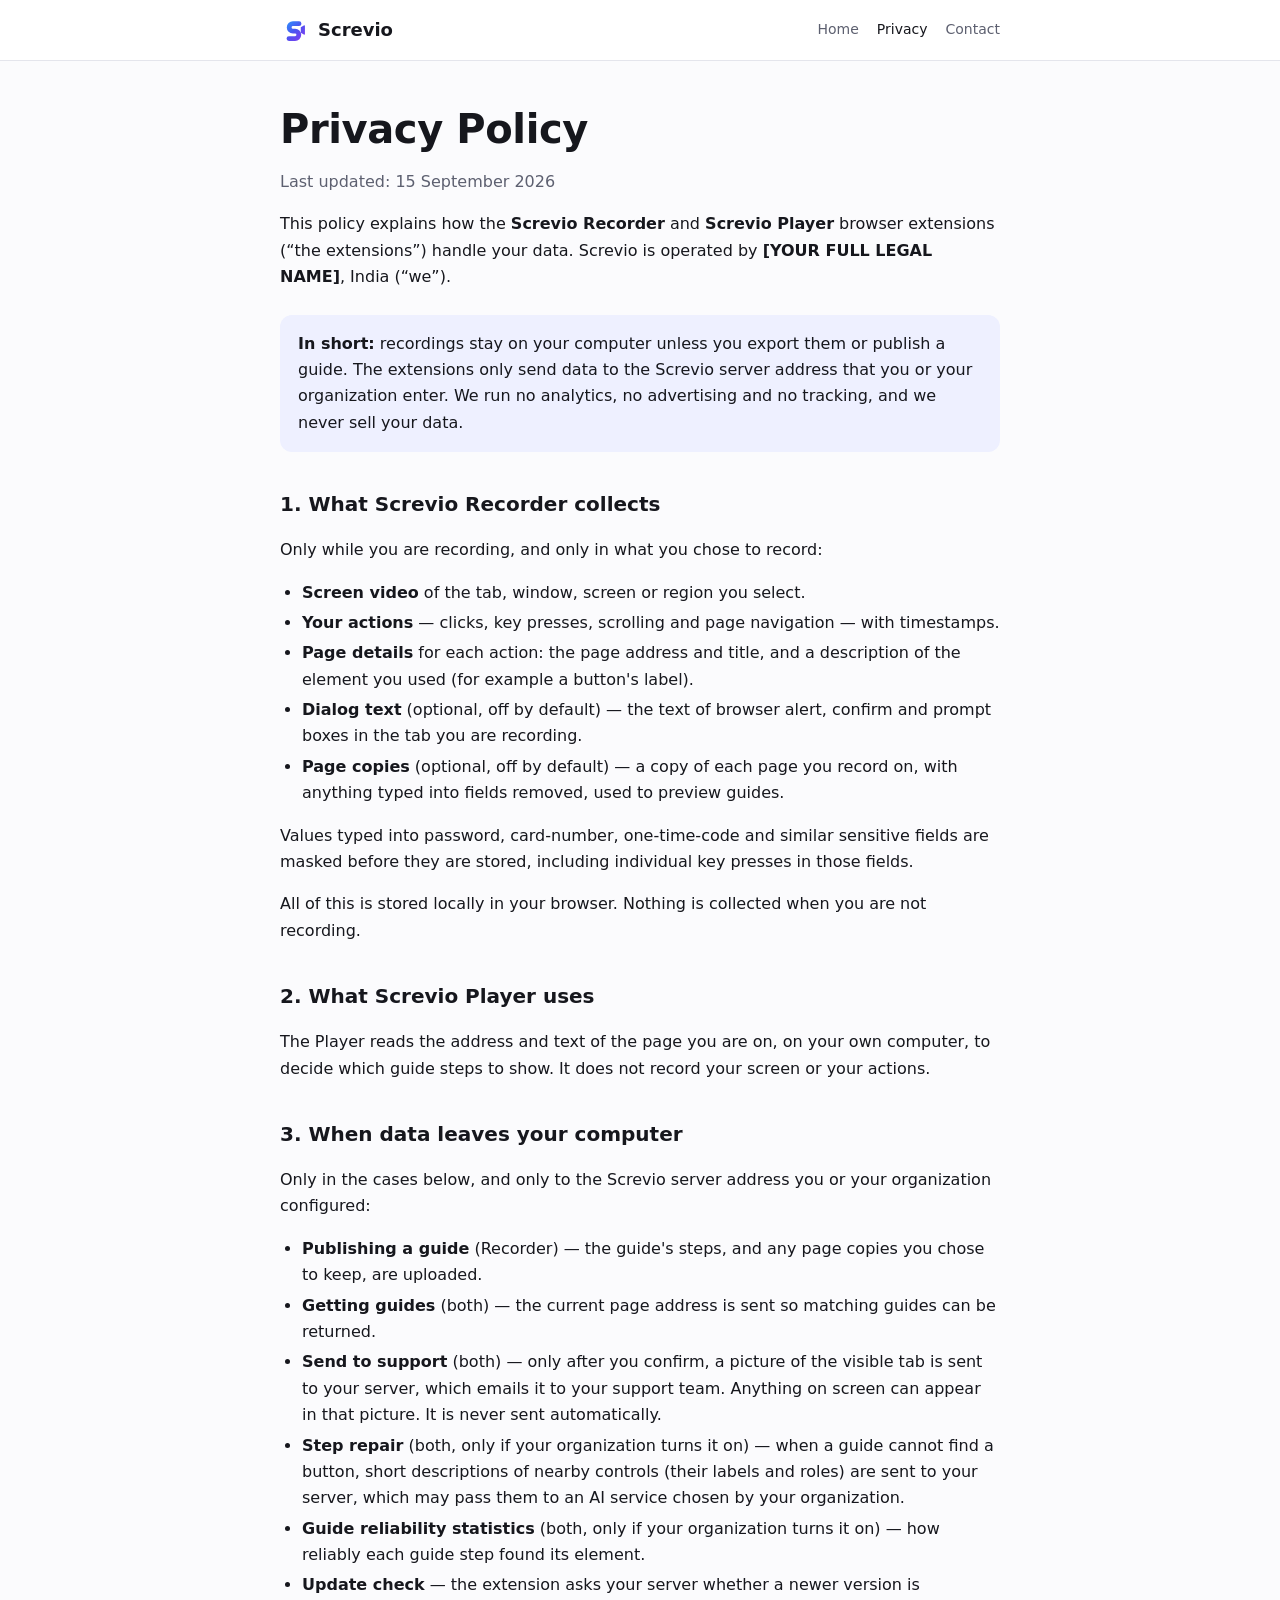
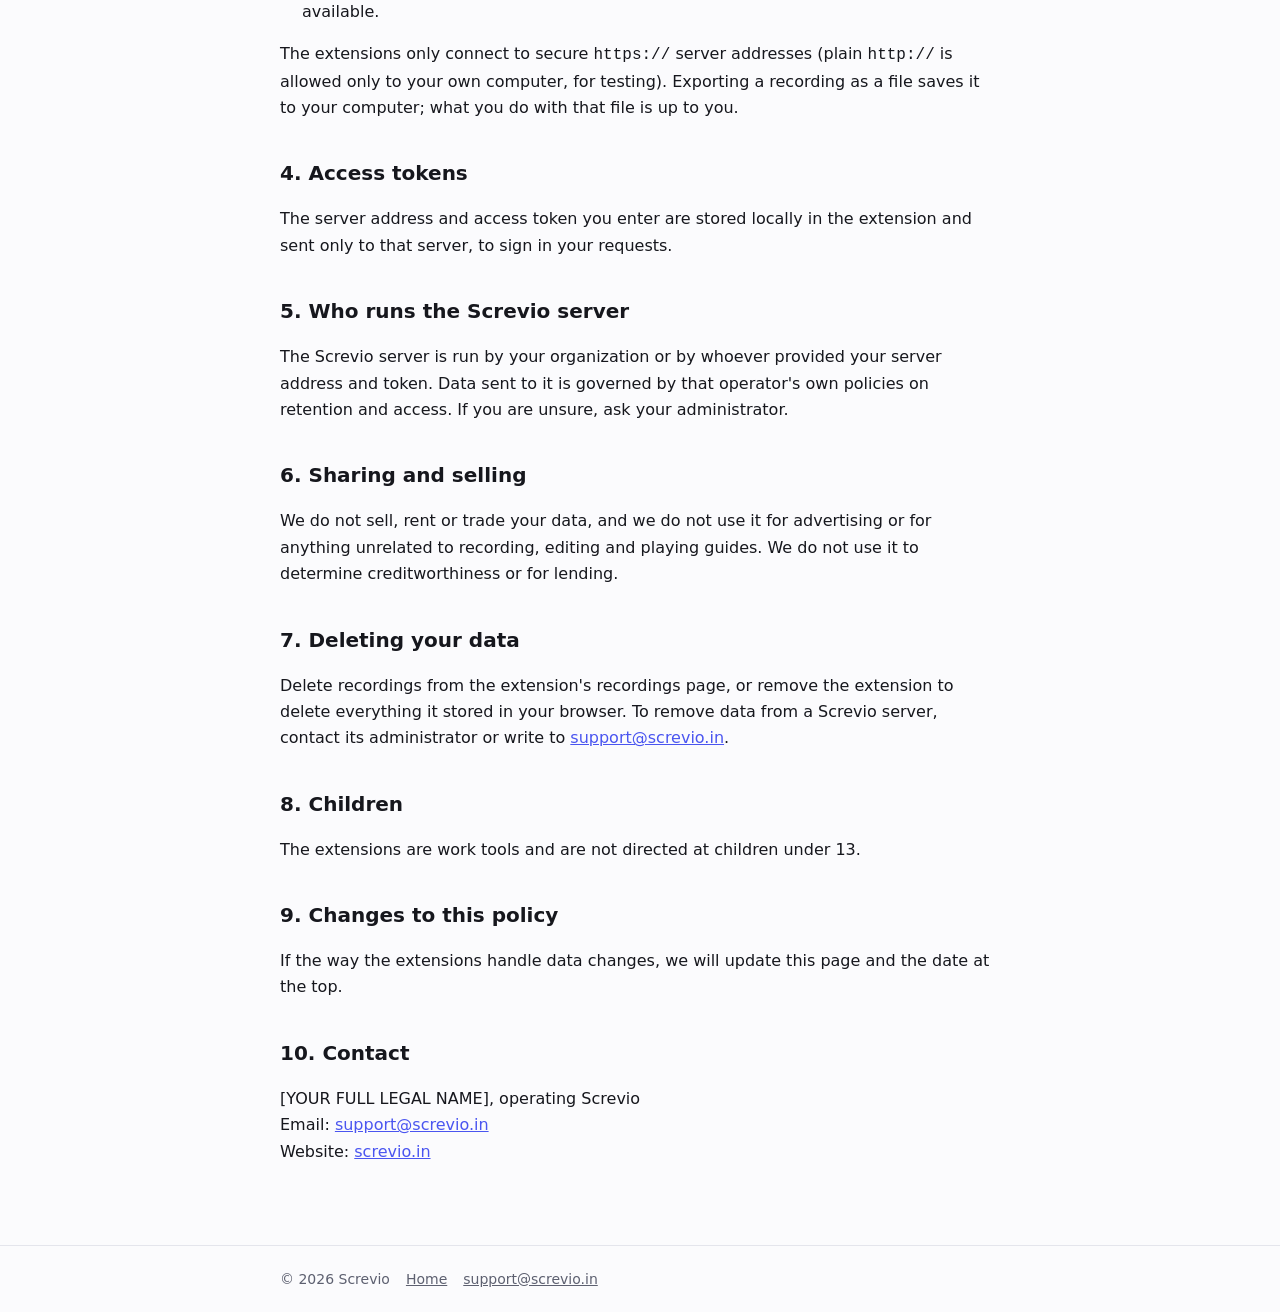
==== privacy.html @ 35486a84 "Screvio home page and privacy policy" ====
<!doctype html>
<html lang="en">
<head>
  <meta charset="utf-8">
  <meta name="viewport" content="width=device-width, initial-scale=1">
  <title>Privacy Policy — Screvio</title>
  <meta name="description" content="How the Screvio Recorder and Screvio Player browser extensions handle your data.">
  <link rel="stylesheet" href="style.css">
</head>
<body>
  <header class="top">
    <div class="wrap">
      <a class="brand" href="/">
        <svg viewBox="0 0 64 64" width="28" height="28" aria-hidden="true">
          <defs>
            <linearGradient id="sg" x1="8" y1="6" x2="56" y2="58" gradientUnits="userSpaceOnUse">
              <stop offset="0" stop-color="#25a5ff"/><stop offset=".52" stop-color="#4a55f0"/><stop offset="1" stop-color="#8b37f0"/>
            </linearGradient>
          </defs>
          <path d="M43.5 17.5H29.5a8.5 8.5 0 0 0 0 17h5a8.5 8.5 0 0 1 0 17H20.5" fill="none" stroke="url(#sg)" stroke-width="11" stroke-linecap="round"/>
          <path d="M47.5 25.9 54.4 21.8a1.8 1.8 0 0 1 2.6 1.6v17.2a1.8 1.8 0 0 1-2.6 1.6l-6.9-4.1z" fill="url(#sg)"/>
        </svg>
        Screvio
      </a>
      <nav>
        <a href="/">Home</a>
        <a href="privacy.html" aria-current="page">Privacy</a>
        <a href="mailto:support@screvio.in">Contact</a>
      </nav>
    </div>
  </header>

  <main class="wrap">
    <h1>Privacy Policy</h1>
    <p class="muted">Last updated: 15 September 2026</p>

    <p>
      This policy explains how the <strong>Screvio Recorder</strong> and <strong>Screvio Player</strong>
      browser extensions (“the extensions”) handle your data. Screvio is operated by
      <strong>[YOUR FULL LEGAL NAME]</strong>, India (“we”).
    </p>

    <div class="note">
      <p><strong>In short:</strong> recordings stay on your computer unless you export them or publish a guide.
      The extensions only send data to the Screvio server address that you or your organization enter.
      We run no analytics, no advertising and no tracking, and we never sell your data.</p>
    </div>

    <h2>1. What Screvio Recorder collects</h2>
    <p>Only while you are recording, and only in what you chose to record:</p>
    <ul>
      <li><strong>Screen video</strong> of the tab, window, screen or region you select.</li>
      <li><strong>Your actions</strong> — clicks, key presses, scrolling and page navigation — with timestamps.</li>
      <li><strong>Page details</strong> for each action: the page address and title, and a description of the element you used (for example a button's label).</li>
      <li><strong>Dialog text</strong> (optional, off by default) — the text of browser alert, confirm and prompt boxes in the tab you are recording.</li>
      <li><strong>Page copies</strong> (optional, off by default) — a copy of each page you record on, with anything typed into fields removed, used to preview guides.</li>
    </ul>
    <p>
      Values typed into password, card-number, one-time-code and similar sensitive fields are masked before
      they are stored, including individual key presses in those fields.
    </p>
    <p>All of this is stored locally in your browser. Nothing is collected when you are not recording.</p>

    <h2>2. What Screvio Player uses</h2>
    <p>
      The Player reads the address and text of the page you are on, on your own computer, to decide which
      guide steps to show. It does not record your screen or your actions.
    </p>

    <h2>3. When data leaves your computer</h2>
    <p>Only in the cases below, and only to the Screvio server address you or your organization configured:</p>
    <ul>
      <li><strong>Publishing a guide</strong> (Recorder) — the guide's steps, and any page copies you chose to keep, are uploaded.</li>
      <li><strong>Getting guides</strong> (both) — the current page address is sent so matching guides can be returned.</li>
      <li><strong>Send to support</strong> (both) — only after you confirm, a picture of the visible tab is sent to your server, which emails it to your support team. Anything on screen can appear in that picture. It is never sent automatically.</li>
      <li><strong>Step repair</strong> (both, only if your organization turns it on) — when a guide cannot find a button, short descriptions of nearby controls (their labels and roles) are sent to your server, which may pass them to an AI service chosen by your organization.</li>
      <li><strong>Guide reliability statistics</strong> (both, only if your organization turns it on) — how reliably each guide step found its element.</li>
      <li><strong>Update check</strong> — the extension asks your server whether a newer version is available.</li>
    </ul>
    <p>
      The extensions only connect to secure <code>https://</code> server addresses (plain <code>http://</code> is
      allowed only to your own computer, for testing). Exporting a recording as a file saves it to your computer;
      what you do with that file is up to you.
    </p>

    <h2>4. Access tokens</h2>
    <p>
      The server address and access token you enter are stored locally in the extension and sent only to that
      server, to sign in your requests.
    </p>

    <h2>5. Who runs the Screvio server</h2>
    <p>
      The Screvio server is run by your organization or by whoever provided your server address and token.
      Data sent to it is governed by that operator's own policies on retention and access. If you are unsure,
      ask your administrator.
    </p>

    <h2>6. Sharing and selling</h2>
    <p>
      We do not sell, rent or trade your data, and we do not use it for advertising or for anything unrelated to
      recording, editing and playing guides. We do not use it to determine creditworthiness or for lending.
    </p>

    <h2>7. Deleting your data</h2>
    <p>
      Delete recordings from the extension's recordings page, or remove the extension to delete everything it
      stored in your browser. To remove data from a Screvio server, contact its administrator or write to
      <a href="mailto:support@screvio.in">support@screvio.in</a>.
    </p>

    <h2>8. Children</h2>
    <p>The extensions are work tools and are not directed at children under 13.</p>

    <h2>9. Changes to this policy</h2>
    <p>If the way the extensions handle data changes, we will update this page and the date at the top.</p>

    <h2>10. Contact</h2>
    <p>
      [YOUR FULL LEGAL NAME], operating Screvio<br>
      Email: <a href="mailto:support@screvio.in">support@screvio.in</a><br>
      Website: <a href="https://screvio.in">screvio.in</a>
    </p>
  </main>

  <footer>
    <div class="wrap">
      <span>© 2026 Screvio</span>
      <a href="/">Home</a>
      <a href="mailto:support@screvio.in">support@screvio.in</a>
    </div>
  </footer>
</body>
</html>
---- style.css ----
:root {
  --bg: #fbfbfd;
  --panel: #ffffff;
  --text: #16171d;
  --muted: #5d6070;
  --line: #e4e5ec;
  --accent: #4a55f0;
  --accent-soft: #eef0ff;
  color-scheme: light dark;
}
@media (prefers-color-scheme: dark) {
  :root {
    --bg: #0f1016;
    --panel: #171923;
    --text: #eceef5;
    --muted: #9ca0b3;
    --line: #262938;
    --accent: #8c95ff;
    --accent-soft: #1d2040;
  }
}

* { box-sizing: border-box; }
html { -webkit-text-size-adjust: 100%; }
body {
  margin: 0;
  background: var(--bg);
  color: var(--text);
  font: 16px/1.65 system-ui, -apple-system, "Segoe UI", Roboto, "Helvetica Neue", Arial, sans-serif;
}
a { color: var(--accent); }
.wrap { max-width: 760px; margin: 0 auto; padding-inline: 20px; }

header.top { border-bottom: 1px solid var(--line); background: var(--panel); }
header.top .wrap { display: flex; align-items: center; gap: 10px; min-height: 60px; flex-wrap: wrap; }
.brand { display: flex; align-items: center; gap: 10px; color: var(--text); text-decoration: none; font-weight: 650; font-size: 18px; }
.brand svg { flex: none; }
nav { margin-left: auto; display: flex; gap: 18px; font-size: 14px; }
nav a { color: var(--muted); text-decoration: none; }
nav a:hover, nav a[aria-current="page"] { color: var(--text); }

main { padding-block: 44px 64px; }
h1 { font-size: clamp(28px, 5vw, 40px); line-height: 1.2; margin: 0 0 12px; letter-spacing: -0.01em; }
h2 { font-size: 20px; margin: 36px 0 8px; }
h3 { font-size: 16px; margin: 20px 0 4px; }
p, li { color: var(--text); }
.lede { font-size: 18px; color: var(--muted); margin: 0 0 28px; }
.muted { color: var(--muted); }
ul { padding-left: 22px; }
li { margin: 4px 0; }

.cards { display: grid; grid-template-columns: repeat(auto-fit, minmax(210px, 1fr)); gap: 14px; margin: 28px 0; }
.card { background: var(--panel); border: 1px solid var(--line); border-radius: 12px; padding: 18px; }
.card h3 { margin: 0 0 6px; }
.card p { margin: 0; color: var(--muted); font-size: 15px; }

.note { background: var(--accent-soft); border-radius: 12px; padding: 16px 18px; margin: 24px 0; }
.note p { margin: 0; }

footer { border-top: 1px solid var(--line); padding-block: 22px; font-size: 14px; color: var(--muted); }
footer .wrap { display: flex; gap: 16px; flex-wrap: wrap; }
footer a { color: var(--muted); }
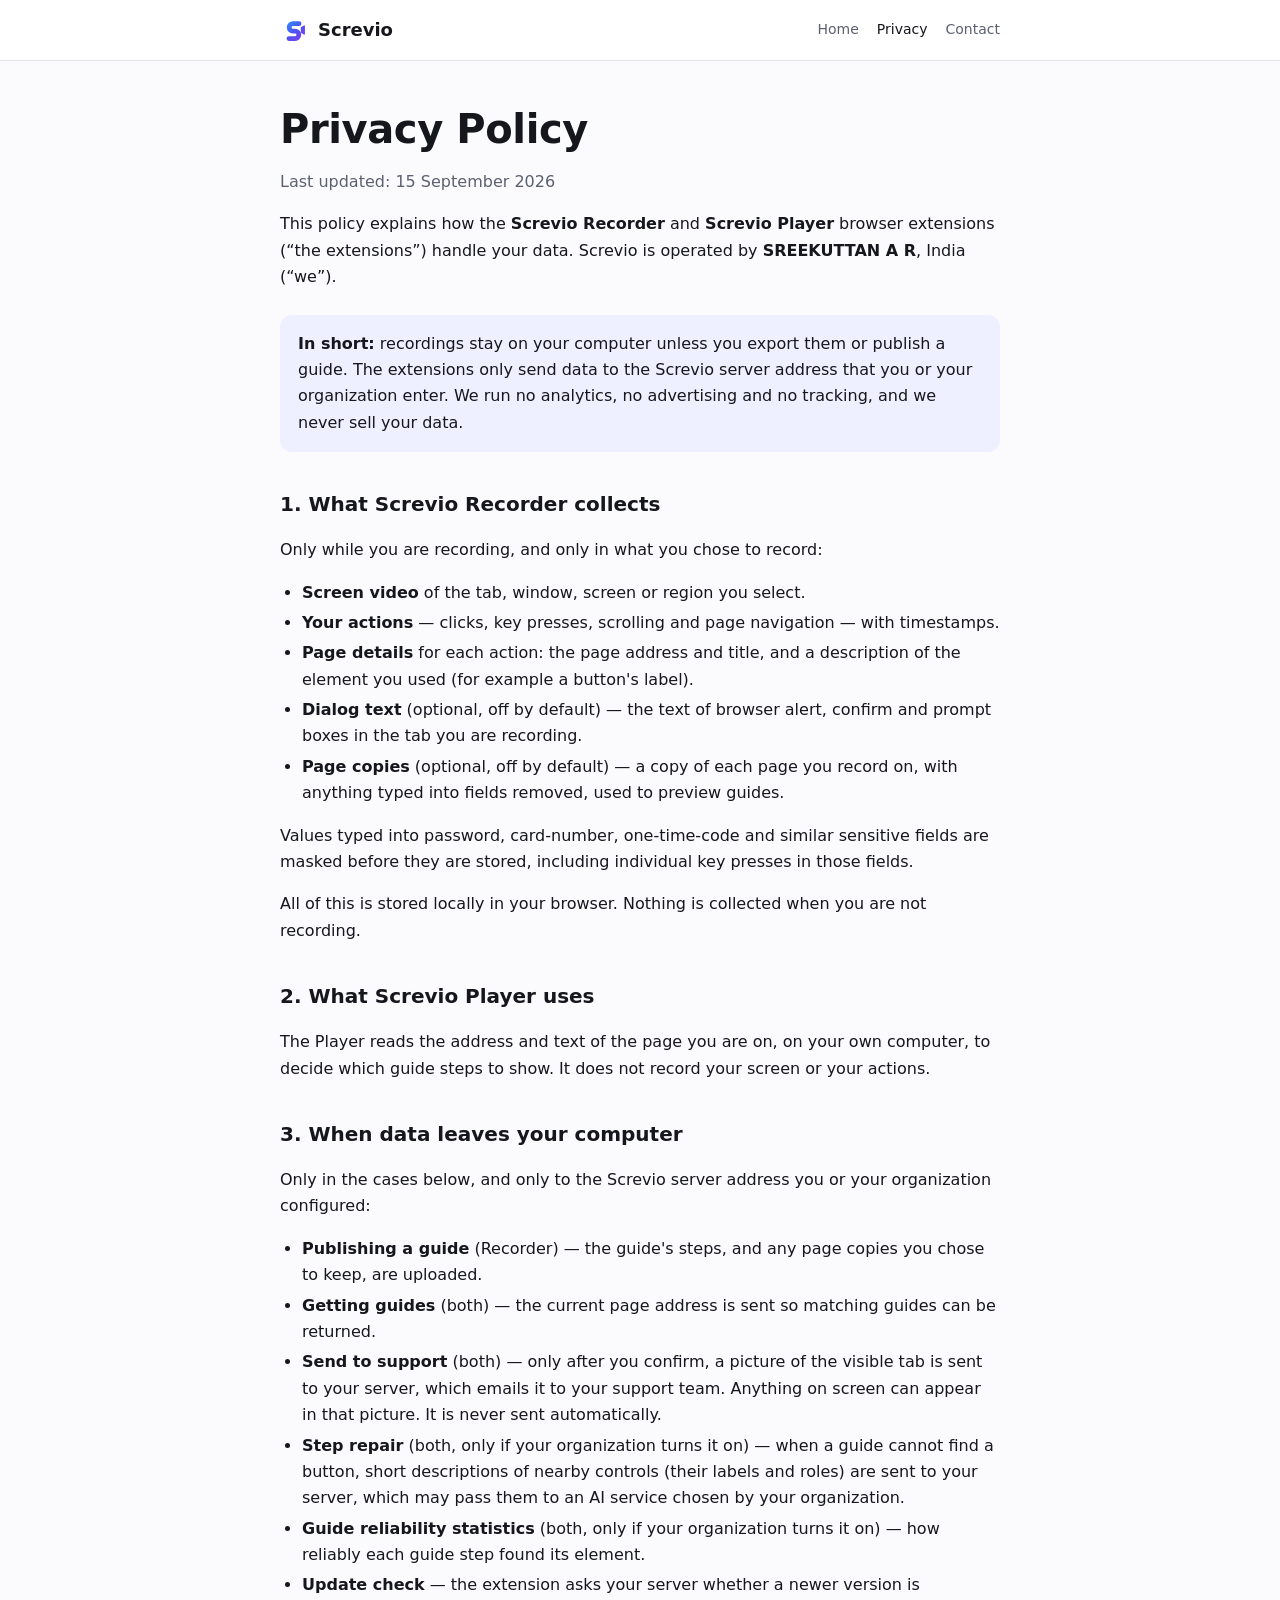
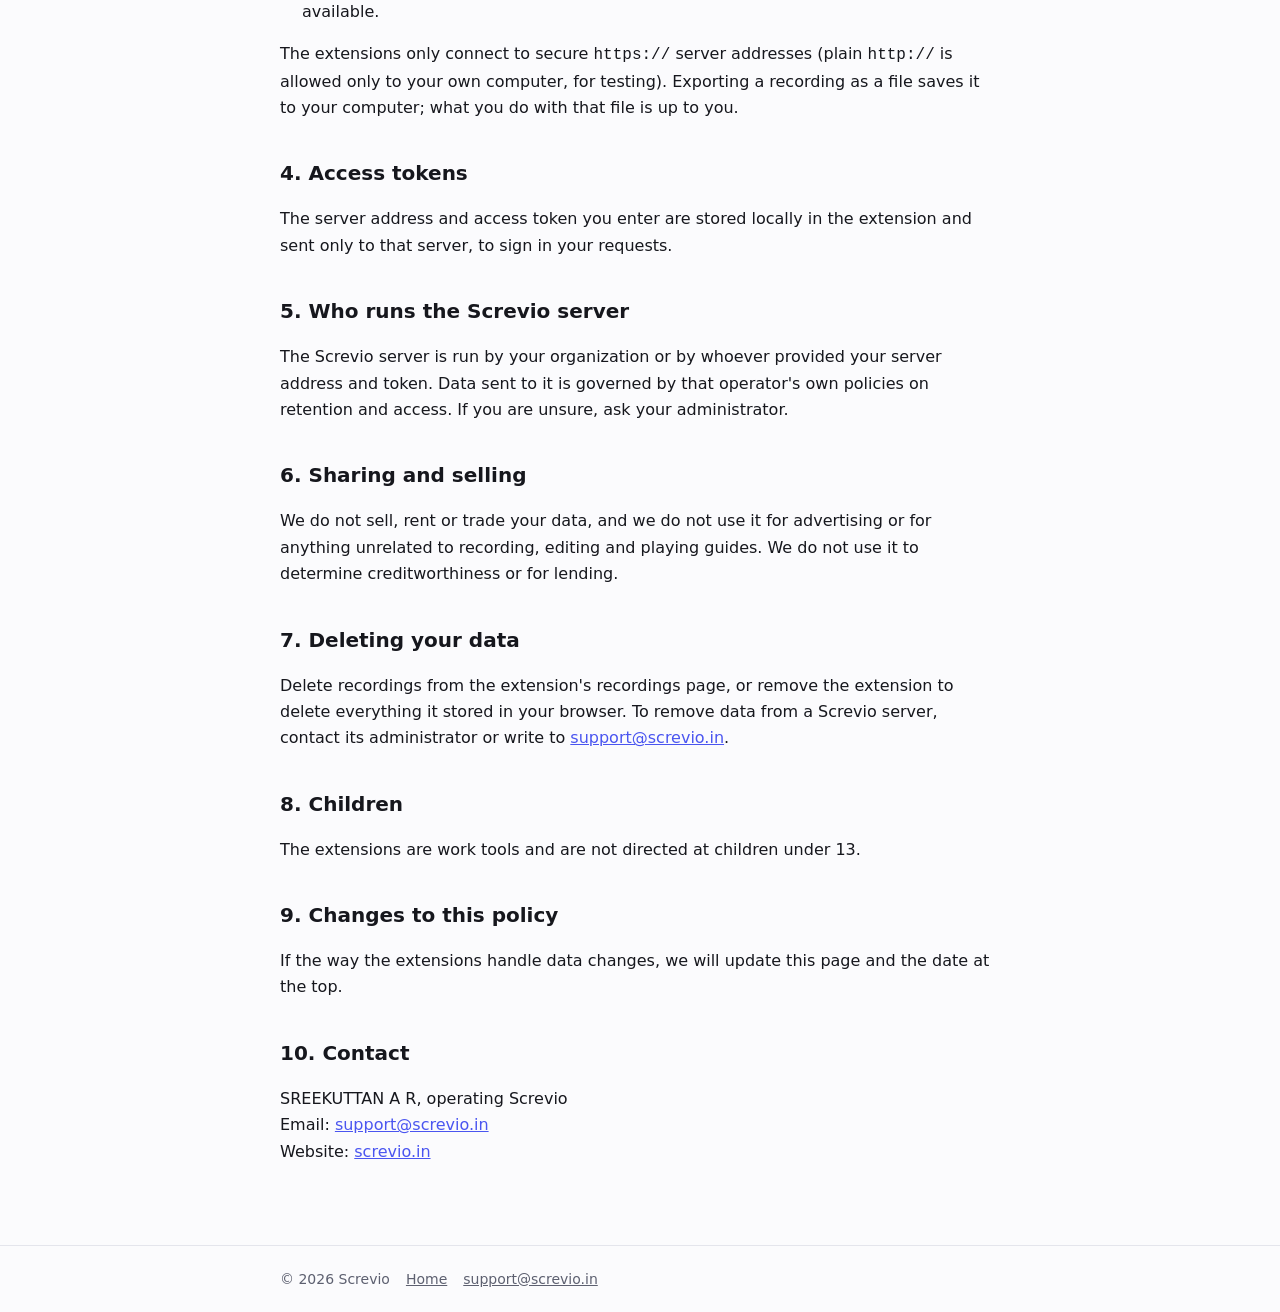
==== commit c5ddd644: "Name the operator in the privacy policy" ====
--- a/privacy.html
+++ b/privacy.html
@@ -37,7 +37,7 @@
     <p>
       This policy explains how the <strong>Screvio Recorder</strong> and <strong>Screvio Player</strong>
       browser extensions (“the extensions”) handle your data. Screvio is operated by
-      <strong>[YOUR FULL LEGAL NAME]</strong>, India (“we”).
+      <strong>SREEKUTTAN A R</strong>, India (“we”).
     </p>
 
     <div class="note">
@@ -117,7 +117,7 @@
 
     <h2>10. Contact</h2>
     <p>
-      [YOUR FULL LEGAL NAME], operating Screvio<br>
+      SREEKUTTAN A R, operating Screvio<br>
       Email: <a href="mailto:support@screvio.in">support@screvio.in</a><br>
       Website: <a href="https://screvio.in">screvio.in</a>
     </p>
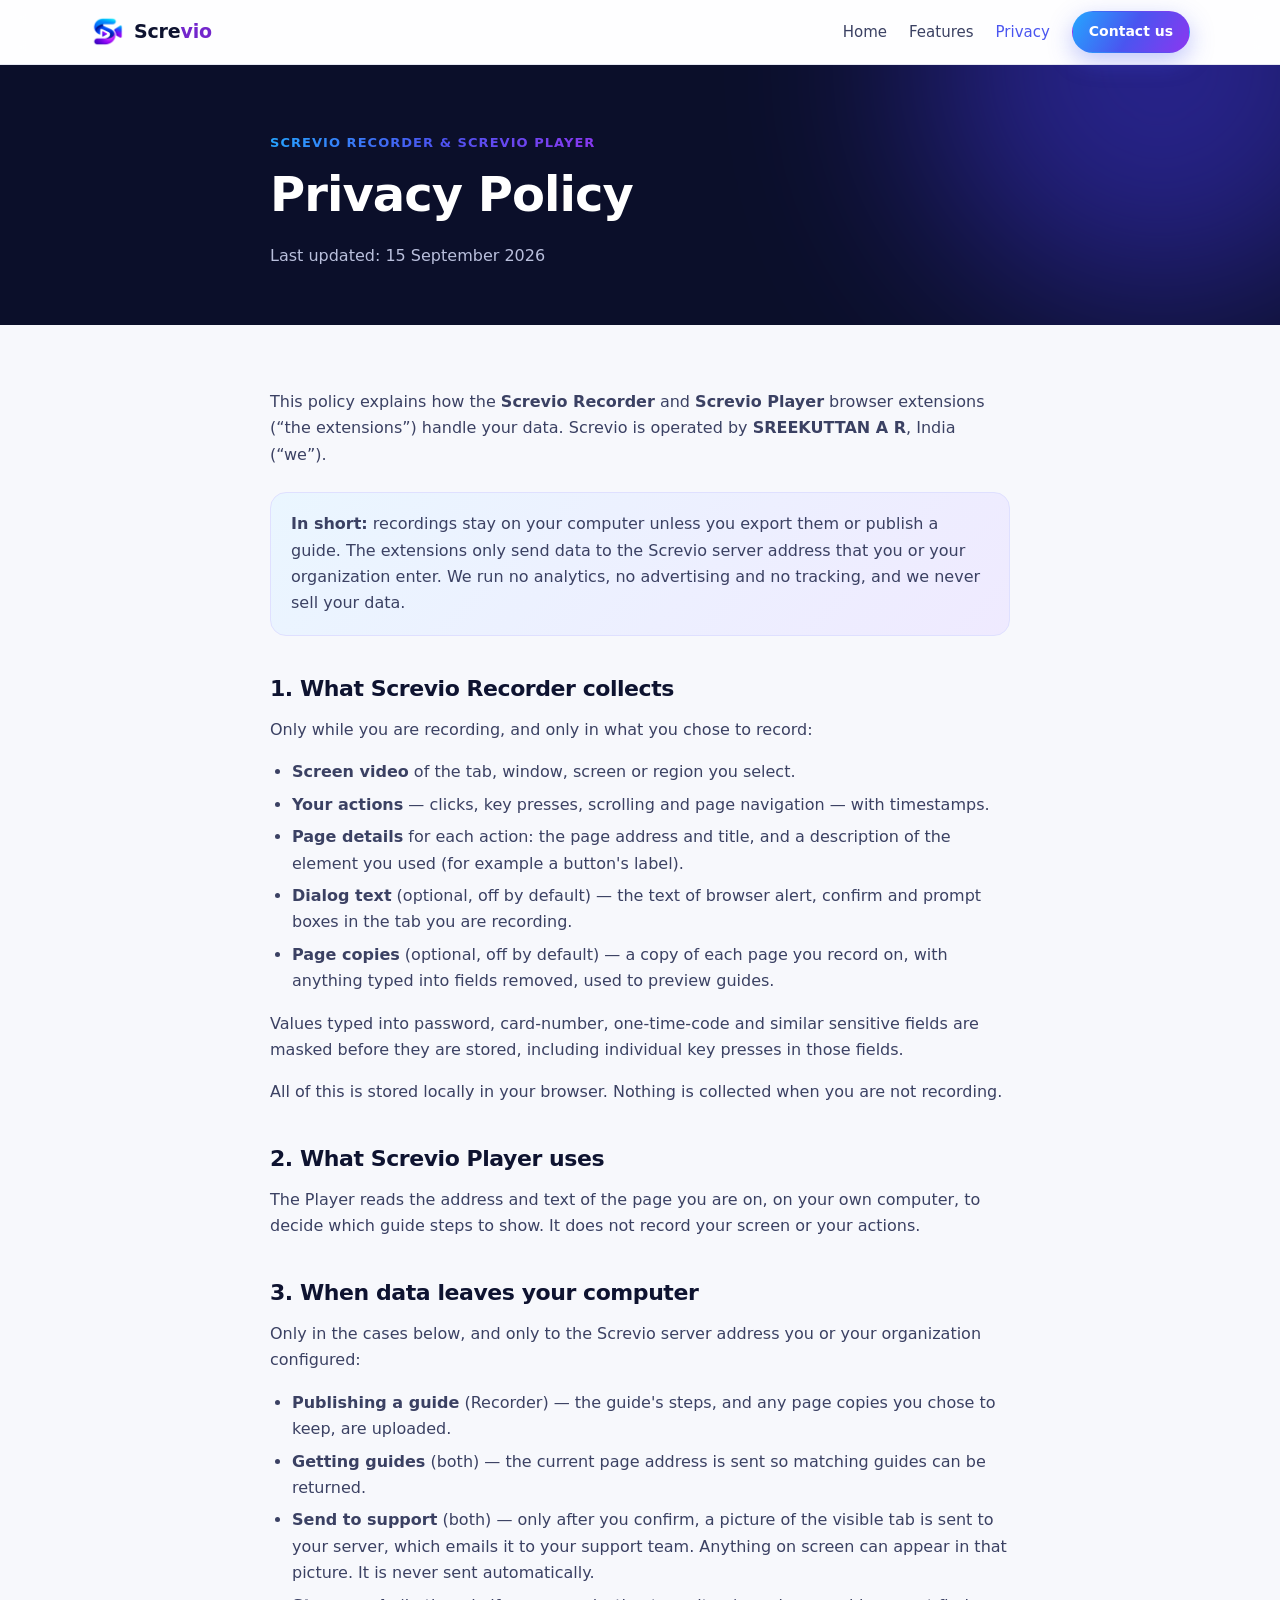
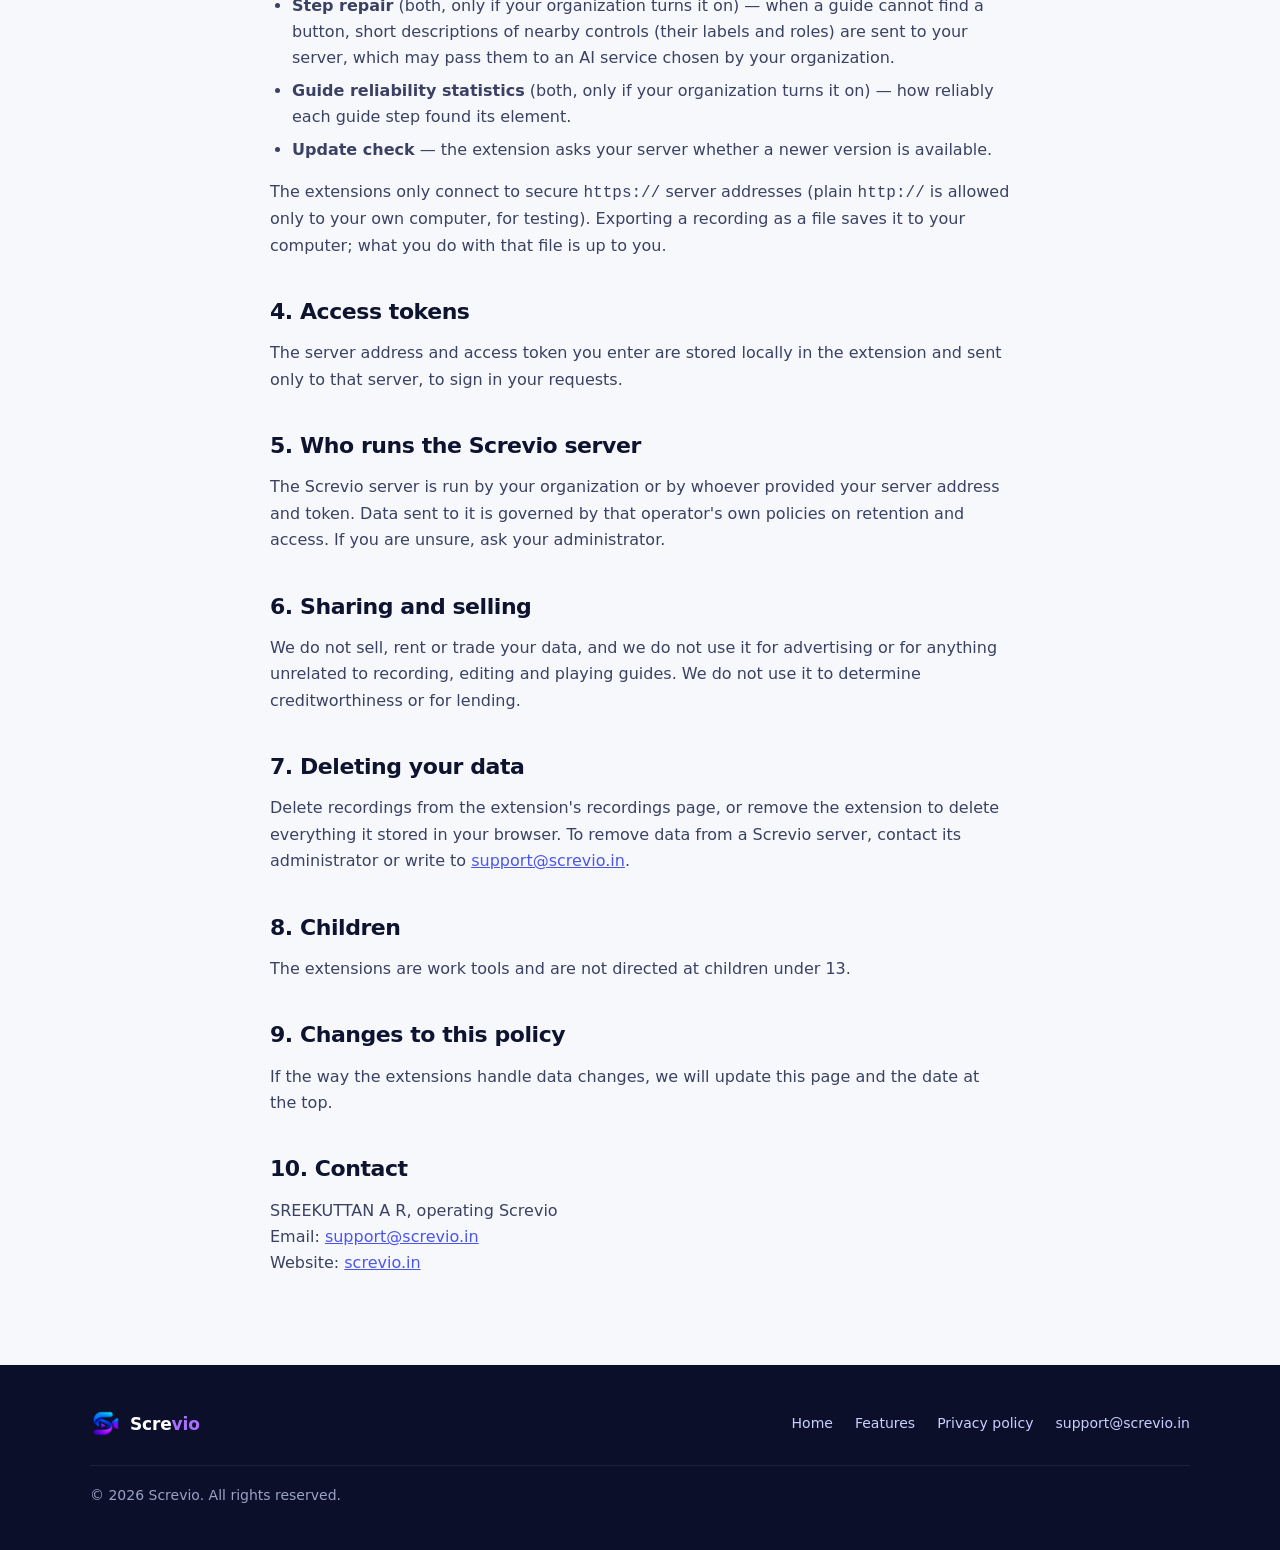
==== commit c9c53129: "Redesign: official logo, animated hero, guide mascot, use cases and FAQ" ====
--- a/privacy.html
+++ b/privacy.html
@@ -5,34 +5,35 @@
   <meta name="viewport" content="width=device-width, initial-scale=1">
   <title>Privacy Policy — Screvio</title>
   <meta name="description" content="How the Screvio Recorder and Screvio Player browser extensions handle your data.">
+  <link rel="icon" href="brand/favicon.png" type="image/png" sizes="64x64">
+  <link rel="apple-touch-icon" href="brand/apple-touch-icon.png">
   <link rel="stylesheet" href="style.css">
 </head>
 <body>
   <header class="top">
     <div class="wrap">
       <a class="brand" href="/">
-        <svg viewBox="0 0 64 64" width="28" height="28" aria-hidden="true">
-          <defs>
-            <linearGradient id="sg" x1="8" y1="6" x2="56" y2="58" gradientUnits="userSpaceOnUse">
-              <stop offset="0" stop-color="#25a5ff"/><stop offset=".52" stop-color="#4a55f0"/><stop offset="1" stop-color="#8b37f0"/>
-            </linearGradient>
-          </defs>
-          <path d="M43.5 17.5H29.5a8.5 8.5 0 0 0 0 17h5a8.5 8.5 0 0 1 0 17H20.5" fill="none" stroke="url(#sg)" stroke-width="11" stroke-linecap="round"/>
-          <path d="M47.5 25.9 54.4 21.8a1.8 1.8 0 0 1 2.6 1.6v17.2a1.8 1.8 0 0 1-2.6 1.6l-6.9-4.1z" fill="url(#sg)"/>
-        </svg>
-        Screvio
+        <img src="brand/screvio-mark.png" alt="" width="34" height="34">
+        <span>Scre<span class="vio">vio</span></span>
       </a>
       <nav>
-        <a href="/">Home</a>
+        <a class="hide-sm" href="/">Home</a>
+        <a class="hide-sm" href="/#features">Features</a>
         <a href="privacy.html" aria-current="page">Privacy</a>
-        <a href="mailto:support@screvio.in">Contact</a>
+        <a class="btn btn-primary" href="mailto:support@screvio.in">Contact us</a>
       </nav>
     </div>
   </header>
 
-  <main class="wrap">
-    <h1>Privacy Policy</h1>
-    <p class="muted">Last updated: 15 September 2026</p>
+  <div class="page-hero">
+    <div class="wrap narrow">
+      <span class="kicker">Screvio Recorder &amp; Screvio Player</span>
+      <h1>Privacy Policy</h1>
+      <p>Last updated: 15 September 2026</p>
+    </div>
+  </div>
+
+  <main class="wrap narrow doc">
 
     <p>
       This policy explains how the <strong>Screvio Recorder</strong> and <strong>Screvio Player</strong>
@@ -125,9 +126,17 @@
 
   <footer>
     <div class="wrap">
-      <span>© 2026 Screvio</span>
-      <a href="/">Home</a>
-      <a href="mailto:support@screvio.in">support@screvio.in</a>
+      <a class="brand" href="/">
+        <img src="brand/screvio-mark.png" alt="" width="30" height="30">
+        <span>Scre<span class="vio">vio</span></span>
+      </a>
+      <div class="links">
+        <a href="/">Home</a>
+        <a href="/#features">Features</a>
+        <a href="privacy.html">Privacy policy</a>
+        <a href="mailto:support@screvio.in">support@screvio.in</a>
+      </div>
+      <div class="copy">© 2026 Screvio. All rights reserved.</div>
     </div>
   </footer>
 </body>
--- a/style.css
+++ b/style.css
@@ -1,62 +1,353 @@
+/* Screvio site — one stylesheet for every page. Brand gradient: #25a5ff → #4a55f0 → #8b37f0. */
 :root {
-  --bg: #fbfbfd;
+  --ink: #0e1330;
+  --ink-2: #3b4163;
+  --muted: #646a88;
+  --line: #e6e8f2;
+  --bg: #f7f8fc;
   --panel: #ffffff;
-  --text: #16171d;
-  --muted: #5d6070;
-  --line: #e4e5ec;
-  --accent: #4a55f0;
-  --accent-soft: #eef0ff;
-  color-scheme: light dark;
-}
-@media (prefers-color-scheme: dark) {
-  :root {
-    --bg: #0f1016;
-    --panel: #171923;
-    --text: #eceef5;
-    --muted: #9ca0b3;
-    --line: #262938;
-    --accent: #8c95ff;
-    --accent-soft: #1d2040;
-  }
+  --blue: #25a5ff;
+  --indigo: #4a55f0;
+  --violet: #8b37f0;
+  --pink: #f0458b;
+  --amber: #ffb547;
+  --green: #22c58b;
+  --night: #0b0f2a;
+  --grad: linear-gradient(120deg, #25a5ff 0%, #4a55f0 50%, #8b37f0 100%);
+  --radius: 18px;
+  --shadow: 0 1px 2px rgba(14, 19, 48, .06), 0 12px 32px rgba(14, 19, 48, .08);
+  color-scheme: light;
 }
 
 * { box-sizing: border-box; }
-html { -webkit-text-size-adjust: 100%; }
+html { -webkit-text-size-adjust: 100%; scroll-behavior: smooth; }
 body {
   margin: 0;
   background: var(--bg);
-  color: var(--text);
+  color: var(--ink);
   font: 16px/1.65 system-ui, -apple-system, "Segoe UI", Roboto, "Helvetica Neue", Arial, sans-serif;
 }
-a { color: var(--accent); }
-.wrap { max-width: 760px; margin: 0 auto; padding-inline: 20px; }
-
-header.top { border-bottom: 1px solid var(--line); background: var(--panel); }
-header.top .wrap { display: flex; align-items: center; gap: 10px; min-height: 60px; flex-wrap: wrap; }
-.brand { display: flex; align-items: center; gap: 10px; color: var(--text); text-decoration: none; font-weight: 650; font-size: 18px; }
+img, svg { max-width: 100%; }
+a { color: var(--indigo); }
+.wrap { max-width: 1140px; margin: 0 auto; padding-inline: 20px; }
+.narrow { max-width: 780px; }
+
+/* --- header ------------------------------------------------------------- */
+header.top { position: sticky; top: 0; z-index: 20; background: rgba(255, 255, 255, .86); backdrop-filter: blur(12px); border-bottom: 1px solid var(--line); }
+header.top .wrap { display: flex; align-items: center; gap: 12px; min-height: 64px; flex-wrap: wrap; }
+.brand { display: flex; align-items: center; gap: 10px; color: var(--ink); text-decoration: none; font-weight: 750; font-size: 19px; letter-spacing: -.01em; }
 .brand svg { flex: none; }
-nav { margin-left: auto; display: flex; gap: 18px; font-size: 14px; }
-nav a { color: var(--muted); text-decoration: none; }
-nav a:hover, nav a[aria-current="page"] { color: var(--text); }
-
-main { padding-block: 44px 64px; }
-h1 { font-size: clamp(28px, 5vw, 40px); line-height: 1.2; margin: 0 0 12px; letter-spacing: -0.01em; }
-h2 { font-size: 20px; margin: 36px 0 8px; }
-h3 { font-size: 16px; margin: 20px 0 4px; }
-p, li { color: var(--text); }
-.lede { font-size: 18px; color: var(--muted); margin: 0 0 28px; }
-.muted { color: var(--muted); }
-ul { padding-left: 22px; }
-li { margin: 4px 0; }
-
-.cards { display: grid; grid-template-columns: repeat(auto-fit, minmax(210px, 1fr)); gap: 14px; margin: 28px 0; }
-.card { background: var(--panel); border: 1px solid var(--line); border-radius: 12px; padding: 18px; }
-.card h3 { margin: 0 0 6px; }
-.card p { margin: 0; color: var(--muted); font-size: 15px; }
-
-.note { background: var(--accent-soft); border-radius: 12px; padding: 16px 18px; margin: 24px 0; }
+/* The official mark (the same image Studio uses) and the "Scre|vio" wordmark:
+   "vio" is Studio's violet — darker on light backgrounds, lighter on dark. */
+.brand img { width: 34px; height: 34px; object-fit: contain; flex: none; }
+.brand .vio { color: #7326cc; }
+header.top.dark .brand .vio, footer .brand .vio { color: #a970ff; }
+footer .brand img { width: 30px; height: 30px; }
+nav { margin-left: auto; display: flex; align-items: center; gap: 22px; font-size: 15px; flex-wrap: wrap; }
+nav a { color: var(--ink-2); text-decoration: none; font-weight: 500; }
+nav a:hover, nav a[aria-current="page"] { color: var(--indigo); }
+nav .btn { padding: 8px 16px; font-size: 14px; }
+
+header.top.dark { position: absolute; left: 0; right: 0; background: transparent; border-bottom-color: rgba(255, 255, 255, .08); backdrop-filter: none; }
+header.top.dark .brand { color: #fff; }
+header.top.dark nav a { color: rgba(255, 255, 255, .78); }
+header.top.dark nav a:hover { color: #fff; }
+
+/* --- buttons ------------------------------------------------------------ */
+.btn { display: inline-flex; align-items: center; gap: 8px; padding: 13px 22px; border-radius: 999px; font-weight: 650; font-size: 16px; text-decoration: none; border: 1px solid transparent; transition: transform .15s ease, box-shadow .15s ease; }
+.btn:hover { transform: translateY(-1px); }
+.btn-primary { background: var(--grad); color: #fff !important; box-shadow: 0 8px 24px rgba(74, 85, 240, .35); }
+.btn-ghost { color: #fff !important; border-color: rgba(255, 255, 255, .28); background: rgba(255, 255, 255, .06); }
+.btn-light { background: #fff; color: var(--indigo) !important; }
+
+/* --- hero --------------------------------------------------------------- */
+.hero { position: relative; overflow: hidden; background: var(--night); color: #fff; padding: 120px 0 96px; }
+.hero::before, .hero::after { content: ""; position: absolute; border-radius: 50%; filter: blur(80px); opacity: .55; pointer-events: none; }
+.hero::before { width: 520px; height: 520px; background: #3a4cff; top: -160px; left: -120px; }
+.hero::after { width: 460px; height: 460px; background: #9b2cf5; bottom: -200px; right: -80px; }
+.hero .glow { position: absolute; width: 360px; height: 360px; border-radius: 50%; background: #0fb6ff; filter: blur(90px); opacity: .35; top: 30%; left: 45%; pointer-events: none; }
+.hero-grid { position: relative; z-index: 1; display: grid; grid-template-columns: 1.02fr 1fr; gap: 56px; align-items: center; }
+.eyebrow { display: inline-flex; align-items: center; gap: 8px; padding: 6px 14px; border-radius: 999px; background: rgba(255, 255, 255, .08); border: 1px solid rgba(255, 255, 255, .14); font-size: 13px; font-weight: 600; color: #c9d0ff; letter-spacing: .02em; }
+.eyebrow i { width: 8px; height: 8px; border-radius: 50%; background: var(--green); box-shadow: 0 0 0 4px rgba(34, 197, 139, .25); }
+.hero h1 { font-size: clamp(36px, 5.4vw, 60px); line-height: 1.06; letter-spacing: -.025em; margin: 20px 0 18px; font-weight: 800; }
+.grad-text { background: linear-gradient(100deg, #5cc2ff, #8f98ff 45%, #d18bff); -webkit-background-clip: text; background-clip: text; color: transparent; }
+.hero p.sub { font-size: 19px; color: #b9bfdc; margin: 0 0 30px; max-width: 540px; }
+.cta-row { display: flex; gap: 12px; flex-wrap: wrap; }
+.trust { display: flex; gap: 18px; flex-wrap: wrap; margin-top: 28px; font-size: 14px; color: #9aa2c6; }
+.trust span { display: inline-flex; align-items: center; gap: 7px; }
+.trust svg { color: var(--green); }
+
+/* --- product mock-up --------------------------------------------------- */
+.mock { background: #fff; border-radius: 16px; box-shadow: 0 30px 80px rgba(0, 0, 0, .45), 0 0 0 1px rgba(255, 255, 255, .06); overflow: hidden; color: var(--ink); transform: perspective(1400px) rotateY(-6deg) rotateX(2deg); }
+.mock-bar { display: flex; align-items: center; gap: 7px; padding: 10px 14px; background: #eef0f7; border-bottom: 1px solid #e0e3ee; }
+.mock-bar i { width: 11px; height: 11px; border-radius: 50%; }
+.mock-bar i:nth-child(1) { background: #ff5f57; } .mock-bar i:nth-child(2) { background: #febc2e; } .mock-bar i:nth-child(3) { background: #28c840; }
+.mock-url { margin-left: 10px; flex: 1; background: #fff; border-radius: 7px; padding: 4px 10px; font-size: 12px; color: #6b7190; white-space: nowrap; overflow: hidden; text-overflow: ellipsis; }
+.rec { margin-left: 8px; display: inline-flex; align-items: center; gap: 6px; font-size: 11px; font-weight: 700; color: #e5484d; }
+.rec b { width: 8px; height: 8px; border-radius: 50%; background: #e5484d; animation: pulse 1.4s infinite; }
+.mock-body { position: relative; padding: 20px; display: grid; grid-template-columns: 110px 1fr; gap: 16px; min-height: 250px; }
+.side div { height: 10px; border-radius: 5px; background: #eceef6; margin-bottom: 12px; }
+.side div:first-child { background: #dfe3ff; width: 80%; }
+.form h4 { margin: 0 0 12px; font-size: 15px; }
+.field { margin-bottom: 11px; }
+.field label { display: block; font-size: 11px; color: #7a809c; margin-bottom: 4px; }
+.field span { display: block; height: 30px; border: 1px solid #e2e5ef; border-radius: 8px; background: #fafbff; font-size: 12px; line-height: 28px; padding-left: 10px; color: #3b4163; }
+.save { position: relative; display: inline-block; margin-top: 6px; padding: 8px 18px; border-radius: 8px; background: var(--indigo); color: #fff; font-size: 13px; font-weight: 650; }
+.save::after { content: ""; position: absolute; inset: -7px; border-radius: 12px; border: 3px solid var(--amber); animation: ring 1.8s infinite; }
+.callout { position: absolute; right: 18px; bottom: 58px; width: 190px; background: var(--night); color: #fff; border-radius: 12px; padding: 11px 13px; font-size: 12px; line-height: 1.45; box-shadow: 0 12px 28px rgba(11, 15, 42, .35); }
+.callout b { display: block; font-size: 10px; letter-spacing: .06em; text-transform: uppercase; color: #9fb0ff; margin-bottom: 3px; }
+.timeline { border-top: 1px solid #eceef6; padding: 12px 18px 14px; background: #fbfbfe; }
+.track { position: relative; height: 26px; border-radius: 7px; background: linear-gradient(90deg, #e9ecff, #f3e9ff); }
+.track i { position: absolute; top: 5px; width: 16px; height: 16px; border-radius: 5px; }
+.track .c { background: var(--blue); } .track .k { background: var(--violet); } .track .n { background: var(--green); } .track .z { background: var(--amber); }
+.playhead { position: absolute; top: -5px; bottom: -5px; left: 62%; width: 2px; background: var(--pink); }
+.playhead::before { content: ""; position: absolute; top: -4px; left: -4px; width: 10px; height: 10px; border-radius: 50%; background: var(--pink); }
+.legend { display: flex; gap: 14px; margin-top: 9px; font-size: 11px; color: #7a809c; flex-wrap: wrap; }
+.legend span::before { content: ""; display: inline-block; width: 9px; height: 9px; border-radius: 3px; margin-right: 5px; vertical-align: -1px; background: var(--c); }
+
+@keyframes pulse { 50% { opacity: .35; } }
+@keyframes ring { 0% { opacity: 1; transform: scale(.96); } 70% { opacity: 0; transform: scale(1.18); } 100% { opacity: 0; } }
+@media (prefers-reduced-motion: reduce) { .rec b, .save::after { animation: none; } .btn:hover { transform: none; } }
+
+/* --- sections ----------------------------------------------------------- */
+section { padding: 88px 0; }
+.section-head { text-align: center; max-width: 700px; margin: 0 auto 48px; }
+.kicker { display: inline-block; font-size: 13px; font-weight: 700; letter-spacing: .08em; text-transform: uppercase; background: var(--grad); -webkit-background-clip: text; background-clip: text; color: transparent; }
+h2 { font-size: clamp(28px, 3.8vw, 42px); line-height: 1.15; letter-spacing: -.02em; margin: 10px 0 14px; }
+.section-head p { font-size: 18px; color: var(--muted); margin: 0; }
+
+.grid-3 { display: grid; grid-template-columns: repeat(3, 1fr); gap: 20px; }
+.feature { background: var(--panel); border: 1px solid var(--line); border-radius: var(--radius); padding: 26px; box-shadow: var(--shadow); transition: transform .2s ease, box-shadow .2s ease; }
+.feature:hover { transform: translateY(-3px); box-shadow: 0 1px 2px rgba(14, 19, 48, .06), 0 20px 44px rgba(14, 19, 48, .12); }
+.feature h3 { font-size: 18px; margin: 16px 0 6px; }
+.feature p { margin: 0; color: var(--muted); font-size: 15px; }
+.icon { width: 48px; height: 48px; border-radius: 14px; display: grid; place-items: center; color: #fff; }
+.i-blue { background: linear-gradient(135deg, #25a5ff, #1d7dff); }
+.i-indigo { background: linear-gradient(135deg, #6470ff, #4a55f0); }
+.i-violet { background: linear-gradient(135deg, #a55bff, #8b37f0); }
+.i-pink { background: linear-gradient(135deg, #ff6aa8, #f0458b); }
+.i-amber { background: linear-gradient(135deg, #ffc76b, #ff9a3c); }
+.i-green { background: linear-gradient(135deg, #3ee0a4, #16b07a); }
+
+/* how it works */
+.how { background: var(--panel); border-block: 1px solid var(--line); }
+.steps { display: grid; grid-template-columns: repeat(3, 1fr); gap: 28px; counter-reset: step; position: relative; }
+.step { position: relative; text-align: center; padding: 0 12px; }
+.step .num { width: 60px; height: 60px; margin: 0 auto 18px; border-radius: 50%; display: grid; place-items: center; font-size: 22px; font-weight: 800; color: #fff; background: var(--grad); box-shadow: 0 10px 26px rgba(74, 85, 240, .3); }
+.step h3 { margin: 0 0 6px; font-size: 19px; }
+.step p { margin: 0; color: var(--muted); }
+.steps::before { content: ""; position: absolute; top: 30px; left: 17%; right: 17%; height: 2px; background: linear-gradient(90deg, rgba(37, 165, 255, .4), rgba(139, 55, 240, .4)); }
+
+/* products */
+.product { position: relative; background: var(--panel); border-radius: var(--radius); padding: 30px; box-shadow: var(--shadow); border: 1px solid var(--line); overflow: hidden; }
+.product::before { content: ""; position: absolute; inset: 0 0 auto 0; height: 5px; background: var(--accent); }
+.product .tag { display: inline-block; font-size: 12px; font-weight: 700; padding: 4px 10px; border-radius: 999px; color: var(--accent-ink); background: var(--accent-soft); }
+.product h3 { font-size: 22px; margin: 14px 0 8px; }
+.product > p { color: var(--muted); margin: 0 0 16px; }
+.product ul { list-style: none; padding: 0; margin: 0; }
+.product li { position: relative; padding-left: 26px; margin: 9px 0; font-size: 15px; color: var(--ink-2); }
+.product li::before { content: ""; position: absolute; left: 0; top: 5px; width: 15px; height: 15px; border-radius: 50%; background: var(--accent); -webkit-mask: url("data:image/svg+xml,%3Csvg xmlns='http://www.w3.org/2000/svg' viewBox='0 0 16 16'%3E%3Cpath d='M8 0a8 8 0 1 0 0 16A8 8 0 0 0 8 0zm3.6 5.9-4.2 4.3a.8.8 0 0 1-1.1 0L4.4 8.3a.8.8 0 1 1 1.1-1.1l1.3 1.3 3.7-3.7a.8.8 0 1 1 1.1 1.1z'/%3E%3C/svg%3E") center / contain no-repeat; mask: url("data:image/svg+xml,%3Csvg xmlns='http://www.w3.org/2000/svg' viewBox='0 0 16 16'%3E%3Cpath d='M8 0a8 8 0 1 0 0 16A8 8 0 0 0 8 0zm3.6 5.9-4.2 4.3a.8.8 0 0 1-1.1 0L4.4 8.3a.8.8 0 1 1 1.1-1.1l1.3 1.3 3.7-3.7a.8.8 0 1 1 1.1 1.1z'/%3E%3C/svg%3E") center / contain no-repeat; }
+.p-blue { --accent: linear-gradient(90deg, #25a5ff, #1d7dff); --accent-soft: #e3f3ff; --accent-ink: #0b6fd6; }
+.p-indigo { --accent: linear-gradient(90deg, #6470ff, #4a55f0); --accent-soft: #e9ebff; --accent-ink: #3b45d6; }
+.p-violet { --accent: linear-gradient(90deg, #a55bff, #8b37f0); --accent-soft: #f2e8ff; --accent-ink: #7427d6; }
+.p-pink { --accent: linear-gradient(90deg, #ff6aa8, #f0458b); --accent-soft: #ffe8f1; --accent-ink: #c8246a; }
+.grid-4 { display: grid; grid-template-columns: repeat(4, 1fr); gap: 18px; }
+.product .more { display: inline-block; margin-top: 14px; font-weight: 650; font-size: 15px; color: var(--accent-ink); text-decoration: none; }
+.spotlight, #features, #how { scroll-margin-top: 20px; }
+@media (max-width: 1100px) { .grid-4 { grid-template-columns: 1fr 1fr; } }
+@media (max-width: 680px) { .grid-4 { grid-template-columns: 1fr; } }
+
+/* spotlight */
+.spotlight { background: var(--night); color: #fff; position: relative; overflow: hidden; }
+.spotlight::before { content: ""; position: absolute; width: 600px; height: 600px; right: -200px; top: -250px; border-radius: 50%; background: #5b3cff; filter: blur(110px); opacity: .45; }
+.split { position: relative; display: grid; grid-template-columns: 1fr 1fr; gap: 56px; align-items: center; }
+.spotlight h2 { color: #fff; }
+.spotlight p.lead { color: #b9bfdc; font-size: 18px; margin: 0 0 24px; }
+.checks { list-style: none; padding: 0; margin: 0; display: grid; gap: 14px; }
+.checks li { display: flex; gap: 12px; align-items: flex-start; color: #dfe3f7; }
+.checks li svg { flex: none; margin-top: 2px; color: #6ee7b7; }
+.checks b { color: #fff; }
+.guide-card { background: rgba(255, 255, 255, .05); border: 1px solid rgba(255, 255, 255, .12); border-radius: 20px; padding: 24px; backdrop-filter: blur(6px); }
+.err { display: flex; gap: 10px; align-items: center; background: rgba(240, 69, 139, .14); border: 1px solid rgba(240, 69, 139, .4); color: #ffc2da; border-radius: 12px; padding: 12px 14px; font-size: 14px; }
+.offer { margin-top: 14px; background: #fff; color: var(--ink); border-radius: 14px; padding: 16px; box-shadow: 0 16px 40px rgba(0, 0, 0, .3); }
+.offer small { display: block; font-size: 11px; font-weight: 700; letter-spacing: .06em; text-transform: uppercase; color: var(--indigo); margin-bottom: 4px; }
+.offer strong { display: block; font-size: 16px; margin-bottom: 10px; }
+.bar { height: 7px; border-radius: 4px; background: #eceef6; overflow: hidden; }
+.bar i { display: block; width: 40%; height: 100%; background: var(--grad); }
+.offer .row { display: flex; justify-content: space-between; align-items: center; margin-top: 12px; font-size: 13px; color: var(--muted); }
+.offer .go { padding: 7px 14px; border-radius: 999px; background: var(--grad); color: #fff; font-weight: 650; font-size: 13px; }
+.search { margin-top: 14px; display: flex; align-items: center; gap: 10px; background: rgba(255, 255, 255, .08); border: 1px solid rgba(255, 255, 255, .14); border-radius: 12px; padding: 11px 14px; font-size: 14px; color: #c9d0ff; }
+
+/* privacy band */
+.privacy-band { display: grid; grid-template-columns: auto 1fr; gap: 28px; align-items: center; background: linear-gradient(135deg, #eaf6ff, #efeaff); border: 1px solid #dfe0ff; border-radius: 24px; padding: 40px; }
+.shield { width: 84px; height: 84px; border-radius: 24px; display: grid; place-items: center; background: var(--grad); color: #fff; box-shadow: 0 14px 34px rgba(74, 85, 240, .35); }
+.privacy-band h2 { font-size: clamp(24px, 3vw, 32px); margin: 0 0 8px; }
+.privacy-band p { margin: 0 0 14px; color: var(--ink-2); }
+.pills { display: flex; flex-wrap: wrap; gap: 10px; margin-bottom: 14px; }
+.pills span { background: #fff; border: 1px solid #dfe0ff; border-radius: 999px; padding: 6px 13px; font-size: 14px; font-weight: 600; color: var(--ink-2); }
+
+/* call to action */
+.cta { position: relative; overflow: hidden; background: var(--grad); border-radius: 28px; padding: 60px 40px; text-align: center; color: #fff; }
+.cta::before { content: ""; position: absolute; inset: 0; background: radial-gradient(circle at 20% 0%, rgba(255, 255, 255, .25), transparent 45%), radial-gradient(circle at 90% 100%, rgba(255, 255, 255, .18), transparent 40%); }
+.cta > * { position: relative; }
+.cta h2 { color: #fff; margin-top: 0; }
+.cta p { font-size: 18px; color: rgba(255, 255, 255, .88); margin: 0 auto 26px; max-width: 560px; }
+
+/* --- plain pages (privacy) --------------------------------------------- */
+.page-hero { background: var(--night); color: #fff; padding: 64px 0 56px; position: relative; overflow: hidden; }
+.page-hero::before { content: ""; position: absolute; width: 480px; height: 480px; border-radius: 50%; background: #4a3cff; filter: blur(100px); opacity: .45; top: -240px; right: -120px; }
+.page-hero .wrap { position: relative; }
+.page-hero h1 { font-size: clamp(32px, 5vw, 48px); margin: 0 0 8px; letter-spacing: -.02em; }
+.page-hero p { margin: 0; color: #b9bfdc; }
+main.doc { padding-block: 48px 72px; }
+main.doc h2 { font-size: 22px; margin: 40px 0 10px; }
+main.doc p, main.doc li { color: var(--ink-2); }
+main.doc ul { padding-left: 22px; }
+main.doc li { margin: 6px 0; }
+main.doc .muted { color: var(--muted); }
+.note { background: linear-gradient(135deg, #eaf6ff, #efeaff); border: 1px solid #dfe0ff; border-radius: 16px; padding: 18px 20px; margin: 24px 0; }
 .note p { margin: 0; }
 
-footer { border-top: 1px solid var(--line); padding-block: 22px; font-size: 14px; color: var(--muted); }
-footer .wrap { display: flex; gap: 16px; flex-wrap: wrap; }
-footer a { color: var(--muted); }
+/* --- footer ------------------------------------------------------------- */
+footer { background: var(--night); color: #9aa2c6; padding: 44px 0; font-size: 14px; }
+footer .wrap { display: flex; gap: 20px; align-items: center; flex-wrap: wrap; }
+footer .brand { color: #fff; font-size: 17px; }
+footer .links { margin-left: auto; display: flex; gap: 22px; flex-wrap: wrap; }
+footer a { color: #c9d0ff; text-decoration: none; }
+footer a:hover { color: #fff; }
+footer .copy { width: 100%; border-top: 1px solid rgba(255, 255, 255, .08); padding-top: 18px; margin-top: 6px; }
+
+/* --- scroll reveal ------------------------------------------------------ */
+.js .reveal { opacity: 0; transform: translateY(26px); transition: opacity .7s ease, transform .7s cubic-bezier(.2, .7, .2, 1); transition-delay: var(--d, 0ms); }
+.js .reveal.in { opacity: 1; transform: none; }
+
+/* --- hero mock animation (one 8s loop) --------------------------------- */
+.mock-body { overflow: hidden; }
+.typing { display: inline-block; vertical-align: top; overflow: hidden; white-space: nowrap; border-right: 2px solid var(--indigo); width: 0; animation: type 8s steps(21, end) infinite; }
+.cursor { position: absolute; left: 80%; top: 92%; width: 22px; height: 22px; z-index: 3; filter: drop-shadow(0 3px 4px rgba(0, 0, 0, .3)); animation: cursor 8s ease-in-out infinite; }
+.save { animation: press 8s ease infinite; }
+.callout { animation: callout 8s ease infinite; }
+.playhead { animation: play 8s linear infinite; }
+.launcher { position: absolute; right: 16px; bottom: 12px; z-index: 2; display: flex; align-items: center; gap: 8px; padding: 7px 14px 7px 44px; border-radius: 999px; background: var(--grad); color: #fff; font-size: 12px; font-weight: 700; box-shadow: 0 8px 20px rgba(74, 85, 240, .4); animation: launcher 8s ease infinite; }
+.launcher img { position: absolute; left: -14px; bottom: -2px; width: 54px; height: auto; }
+:root { --cx: 210px; --cy: 176px; }
+@keyframes type { 0%, 6% { width: 0; } 32%, 100% { width: 21ch; } }
+@keyframes cursor {
+  0%, 30% { left: 80%; top: 92%; opacity: 0; transform: scale(1); }
+  36% { opacity: 1; }
+  50% { left: var(--cx); top: var(--cy); transform: scale(1); }
+  53% { left: var(--cx); top: var(--cy); transform: scale(.82); }
+  56%, 88% { left: var(--cx); top: var(--cy); transform: scale(1); opacity: 1; }
+  96%, 100% { left: var(--cx); top: var(--cy); opacity: 0; }
+}
+@keyframes press { 0%, 51% { transform: none; filter: none; } 53% { transform: scale(.95); filter: brightness(.9); } 56%, 100% { transform: none; filter: none; } }
+@keyframes callout { 0%, 55% { opacity: 0; transform: translateY(10px) scale(.96); } 62%, 92% { opacity: 1; transform: none; } 100% { opacity: 0; transform: translateY(6px); } }
+@keyframes play { from { left: 3%; } to { left: 96%; } }
+@keyframes launcher { 0%, 8% { opacity: 0; transform: translateY(12px); } 16%, 100% { opacity: 1; transform: none; } }
+
+/* --- mascot guide scene ------------------------------------------------- */
+.scene { position: relative; }
+.scene-app { background: #fff; color: var(--ink); border-radius: 20px; padding: 22px; box-shadow: 0 30px 70px rgba(0, 0, 0, .45); }
+.scene-app .app-top { display: flex; align-items: center; gap: 8px; font-size: 13px; color: var(--muted); margin-bottom: 14px; }
+.scene-app .app-top b { color: var(--ink); font-size: 15px; }
+.scene-app .tabs { display: flex; gap: 6px; margin-bottom: 14px; flex-wrap: wrap; }
+.scene-app .tabs span { font-size: 12px; padding: 6px 11px; border-radius: 8px; background: #f1f2f8; color: var(--ink-2); }
+.scene-app .tabs span.hl { position: relative; background: #eef0ff; color: var(--indigo); font-weight: 700; }
+.scene-app .tabs span.hl::after { content: ""; position: absolute; inset: -5px; border-radius: 11px; border: 3px solid var(--amber); animation: ring 1.8s infinite; }
+.alert { display: flex; gap: 10px; align-items: center; background: #fff0f5; border: 1px solid #ffc7da; color: #b0184f; border-radius: 12px; padding: 11px 13px; font-size: 13px; font-weight: 600; transition: background .5s, color .5s, border-color .5s; }
+.alert.fixed { background: #e8fbf3; border-color: #a7ecd0; color: #0d7a52; }
+.alert .ok { display: none; } .alert.fixed .ok { display: block; } .alert.fixed .bad { display: none; }
+.scene-app .offer { margin-top: 12px; box-shadow: none; border: 1px solid var(--line); }
+.bar i { transition: width .8s cubic-bezier(.2, .7, .2, 1); }
+.dots { display: flex; gap: 8px; justify-content: center; margin-top: 14px; }
+.dots button { width: 9px; height: 9px; border-radius: 50%; border: 0; padding: 0; background: #d9dcec; cursor: pointer; transition: width .3s, background .3s; }
+.dots button.on { width: 26px; border-radius: 6px; background: var(--indigo); }
+
+/* The robot and his bubble live in the space under the card, never on top of
+   it, so no step text is ever covered. */
+.scene { padding-bottom: 176px; }
+.bot-wrap { position: absolute; left: -8px; bottom: -6px; width: 180px; z-index: 2; pointer-events: none; }
+.bot { position: relative; width: 180px; height: 180px; animation: float 3.6s ease-in-out infinite; }
+.bot img { position: absolute; inset: 0; width: 100%; height: 100%; object-fit: contain; opacity: 0; transform: scale(.94); transition: opacity .35s ease, transform .35s ease; filter: drop-shadow(0 18px 24px rgba(0, 0, 0, .35)); }
+.bot img.on { opacity: 1; transform: none; }
+.bot-shadow { width: 110px; height: 16px; margin: -6px auto 0; border-radius: 50%; background: rgba(0, 0, 0, .35); filter: blur(6px); animation: shadow 3.6s ease-in-out infinite; }
+.say { position: absolute; left: 172px; bottom: 84px; width: 280px; background: #fff; color: var(--ink); border-radius: 16px 16px 16px 4px; padding: 13px 15px; font-size: 14px; line-height: 1.45; box-shadow: 0 14px 34px rgba(0, 0, 0, .3); z-index: 3; }
+.say.pop { animation: pop .45s cubic-bezier(.2, .9, .3, 1.3); }
+@keyframes float { 0%, 100% { transform: translateY(0) rotate(-2deg); } 50% { transform: translateY(-12px) rotate(2deg); } }
+@keyframes shadow { 0%, 100% { transform: scale(1); opacity: .9; } 50% { transform: scale(.8); opacity: .5; } }
+@keyframes pop { from { opacity: 0; transform: translateY(8px) scale(.92); } to { opacity: 1; transform: none; } }
+
+/* --- guides in detail --------------------------------------------------- */
+.detail-grid { position: relative; display: grid; grid-template-columns: repeat(4, 1fr); gap: 16px; margin-top: 64px; }
+.detail { background: rgba(255, 255, 255, .05); border: 1px solid rgba(255, 255, 255, .1); border-radius: 16px; padding: 20px; transition: background .2s, transform .2s; }
+.detail:hover { background: rgba(255, 255, 255, .09); transform: translateY(-2px); }
+.detail .mini { width: 38px; height: 38px; border-radius: 11px; display: grid; place-items: center; color: #fff; margin-bottom: 12px; }
+.detail h3 { color: #fff; font-size: 16px; margin: 0 0 4px; }
+.detail p { color: #aeb5d6; font-size: 14px; margin: 0; }
+
+/* --- use cases ---------------------------------------------------------- */
+.usecase { display: flex; gap: 16px; align-items: flex-start; background: var(--panel); border: 1px solid var(--line); border-radius: var(--radius); padding: 22px; box-shadow: var(--shadow); }
+.usecase .icon { flex: none; }
+.usecase h3 { margin: 2px 0 4px; font-size: 17px; }
+.usecase p { margin: 0; color: var(--muted); font-size: 15px; }
+
+/* --- modes strip -------------------------------------------------------- */
+.modes { display: flex; justify-content: center; gap: 12px; flex-wrap: wrap; margin-top: 36px; }
+.modes span { display: inline-flex; align-items: center; gap: 8px; padding: 10px 16px; border-radius: 999px; background: var(--panel); border: 1px solid var(--line); font-weight: 600; font-size: 15px; color: var(--ink-2); box-shadow: var(--shadow); }
+.modes svg { color: var(--indigo); }
+
+/* --- FAQ ---------------------------------------------------------------- */
+.faq { max-width: 820px; margin: 0 auto; display: grid; gap: 12px; }
+.faq details { background: var(--panel); border: 1px solid var(--line); border-radius: 14px; padding: 4px 20px; box-shadow: var(--shadow); }
+.faq summary { cursor: pointer; list-style: none; padding: 16px 30px 16px 0; font-weight: 650; font-size: 17px; position: relative; }
+.faq summary::-webkit-details-marker { display: none; }
+.faq summary::after { content: "+"; position: absolute; right: 0; top: 50%; transform: translateY(-50%); width: 26px; height: 26px; border-radius: 50%; display: grid; place-items: center; background: #eef0ff; color: var(--indigo); font-size: 18px; transition: transform .25s; }
+.faq details[open] summary::after { transform: translateY(-50%) rotate(45deg); }
+.faq details p { margin: 0 0 16px; color: var(--muted); }
+
+/* --- CTA mascot --------------------------------------------------------- */
+.cta.with-bot { text-align: left; display: grid; grid-template-columns: 1fr auto; align-items: center; gap: 24px; padding: 48px 56px; }
+.cta.with-bot p { margin-left: 0; }
+.cta-bot { width: 200px; animation: float 3.6s ease-in-out infinite; filter: drop-shadow(0 20px 26px rgba(0, 0, 0, .3)); }
+
+@media (prefers-reduced-motion: reduce) {
+  .typing { animation: none; width: auto; border-right: 0; }
+  .cursor { display: none; }
+  .save, .callout, .playhead, .launcher, .bot, .bot-shadow, .cta-bot, .scene-app .tabs span.hl::after { animation: none; }
+  .callout { opacity: 1; }
+  .js .reveal { opacity: 1; transform: none; transition: none; }
+}
+
+/* --- responsive --------------------------------------------------------- */
+@media (max-width: 1100px) { .detail-grid { grid-template-columns: 1fr 1fr; } }
+@media (max-width: 680px) {
+  :root { --cx: 88px; --cy: 172px; }
+  .launcher { display: none; }
+  .scene { padding-bottom: 150px; }
+  .bot-wrap { left: -6px; bottom: 0; width: 140px; }
+  .bot { width: 140px; height: 140px; }
+  .say { left: 124px; right: 0; width: auto; bottom: 64px; }
+  .detail-grid { grid-template-columns: 1fr; }
+  .cta.with-bot { grid-template-columns: 1fr; text-align: center; padding: 40px 22px; }
+  .cta.with-bot p { margin-left: auto; }
+  .cta-bot { width: 140px; margin: 0 auto; grid-row: 1; }
+}
+@media (max-width: 960px) {
+  .hero-grid, .split { grid-template-columns: 1fr; gap: 44px; }
+  .mock { transform: none; }
+  .grid-3 { grid-template-columns: 1fr 1fr; }
+}
+@media (max-width: 680px) {
+  section { padding: 64px 0; }
+  .hero { padding: 104px 0 64px; }
+  .grid-3, .steps { grid-template-columns: 1fr; }
+  .steps::before { display: none; }
+  nav { gap: 14px; font-size: 14px; }
+  nav .hide-sm { display: none; }
+  .mock-body { grid-template-columns: 1fr; }
+  .side { display: none; }
+  .callout { position: static; width: auto; margin-top: 14px; }
+  .privacy-band { grid-template-columns: 1fr; padding: 28px; }
+  .cta { padding: 44px 22px; }
+  footer .links { margin-left: 0; }
+}
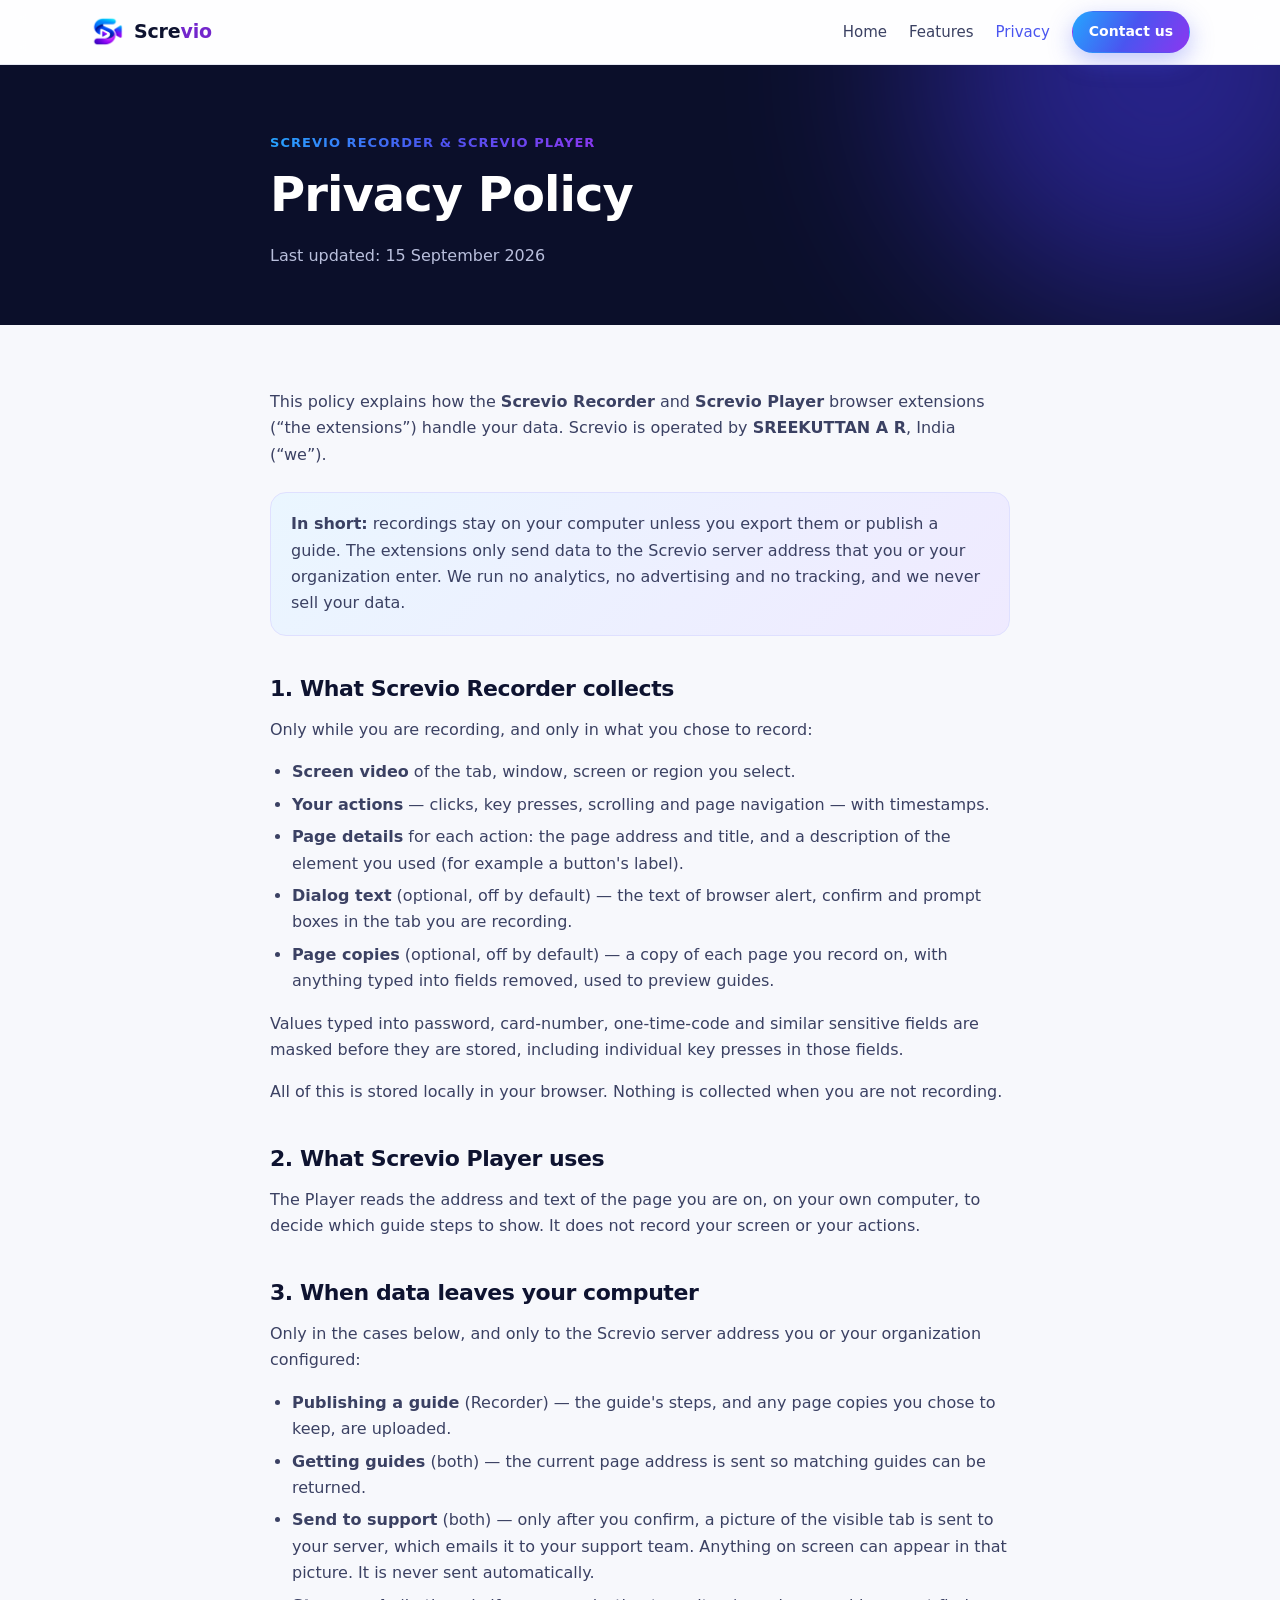
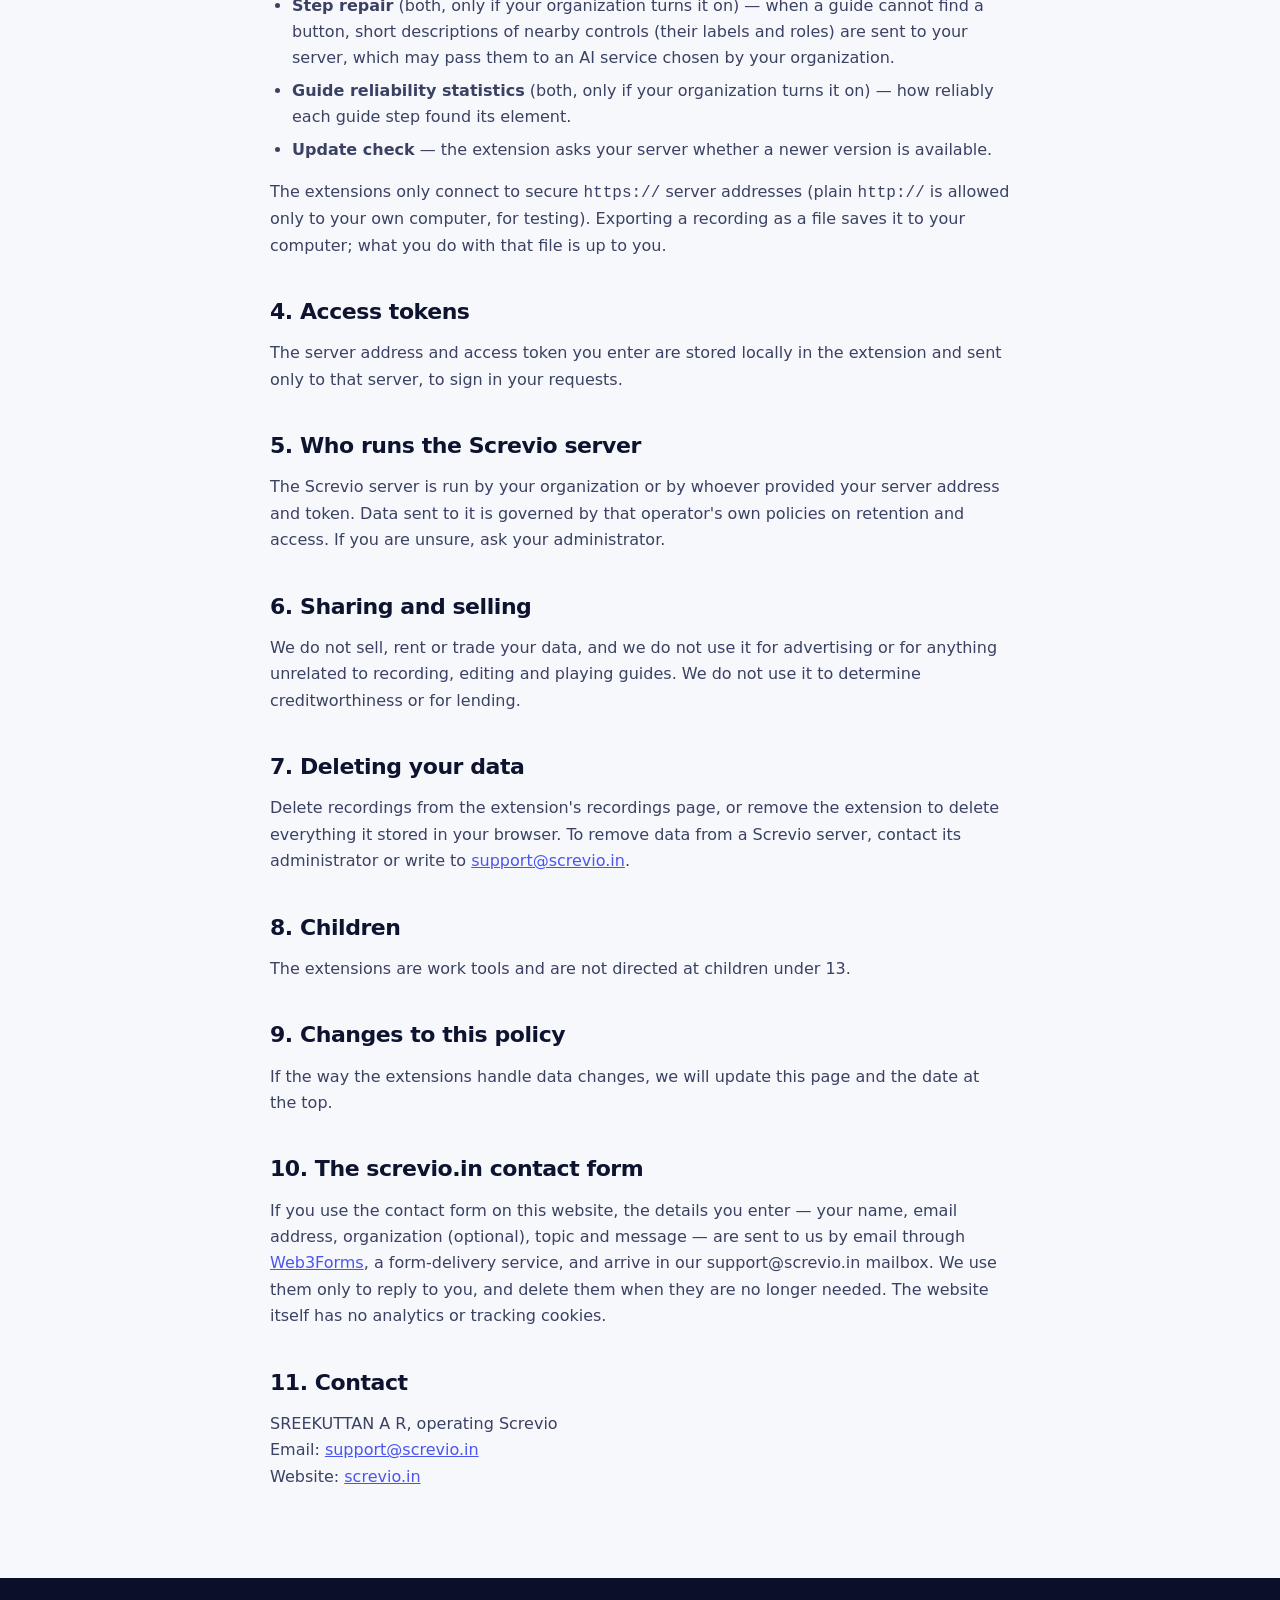
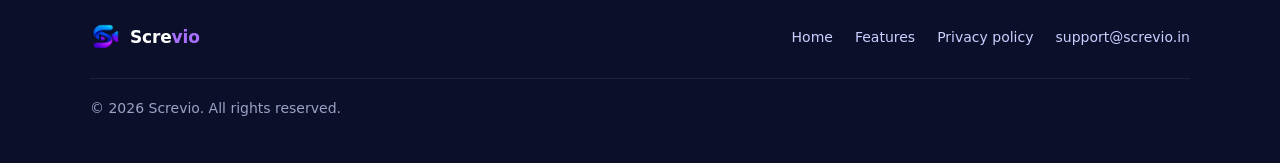
==== commit 9d0f975a: "Contact form (Web3Forms, key pending) and privacy policy section for it" ====
--- a/privacy.html
+++ b/privacy.html
@@ -20,7 +20,7 @@
         <a class="hide-sm" href="/">Home</a>
         <a class="hide-sm" href="/#features">Features</a>
         <a href="privacy.html" aria-current="page">Privacy</a>
-        <a class="btn btn-primary" href="mailto:support@screvio.in">Contact us</a>
+        <a class="btn btn-primary" href="/#contact">Contact us</a>
       </nav>
     </div>
   </header>
@@ -116,7 +116,16 @@
     <h2>9. Changes to this policy</h2>
     <p>If the way the extensions handle data changes, we will update this page and the date at the top.</p>
 
-    <h2>10. Contact</h2>
+    <h2 id="contact-form">10. The screvio.in contact form</h2>
+    <p>
+      If you use the contact form on this website, the details you enter — your name, email address,
+      organization (optional), topic and message — are sent to us by email through
+      <a href="https://web3forms.com">Web3Forms</a>, a form-delivery service, and arrive in our
+      support@screvio.in mailbox. We use them only to reply to you, and delete them when they are no longer
+      needed. The website itself has no analytics or tracking cookies.
+    </p>
+
+    <h2>11. Contact</h2>
     <p>
       SREEKUTTAN A R, operating Screvio<br>
       Email: <a href="mailto:support@screvio.in">support@screvio.in</a><br>
--- a/style.css
+++ b/style.css
@@ -305,6 +305,42 @@
 .faq details[open] summary::after { transform: translateY(-50%) rotate(45deg); }
 .faq details p { margin: 0 0 16px; color: var(--muted); }
 
+/* --- contact form ------------------------------------------------------- */
+.contact { padding-top: 0; scroll-margin-top: 20px; }
+.contact-grid { display: grid; grid-template-columns: .9fr 1.1fr; gap: 48px; align-items: start; }
+.contact-info h2 { margin-top: 10px; }
+.contact-info > p { font-size: 18px; color: var(--muted); margin: 0 0 24px; }
+.contact-card { display: flex; gap: 14px; align-items: center; background: var(--panel); border: 1px solid var(--line); border-radius: 16px; padding: 16px 18px; box-shadow: var(--shadow); }
+.contact-card small { display: block; color: var(--muted); font-size: 13px; }
+.contact-card a { font-weight: 700; font-size: 17px; text-decoration: none; }
+.contact-bot { display: block; width: 180px; margin: 28px 0 0 20px; animation: float 3.6s ease-in-out infinite; filter: drop-shadow(0 16px 20px rgba(14, 19, 48, .2)); }
+.contact-form { background: var(--panel); border: 1px solid var(--line); border-radius: 24px; padding: 30px; box-shadow: 0 1px 2px rgba(14, 19, 48, .06), 0 24px 60px rgba(74, 85, 240, .14); position: relative; overflow: hidden; }
+.contact-form::before { content: ""; position: absolute; inset: 0 0 auto 0; height: 5px; background: var(--grad); }
+.form-row { display: grid; grid-template-columns: 1fr 1fr; gap: 16px; }
+.contact-form label { display: block; font-size: 14px; font-weight: 600; color: var(--ink-2); margin-bottom: 16px; }
+.contact-form .opt { font-weight: 400; color: var(--muted); }
+.contact-form input, .contact-form select, .contact-form textarea { display: block; width: 100%; margin-top: 6px; font: inherit; font-size: 15px; color: var(--ink); background: #f9faff; border: 1px solid #dfe2ee; border-radius: 12px; padding: 12px 14px; transition: border-color .15s, box-shadow .15s, background .15s; }
+.contact-form textarea { resize: vertical; min-height: 130px; }
+.contact-form input:focus, .contact-form select:focus, .contact-form textarea:focus { outline: none; background: #fff; border-color: var(--indigo); box-shadow: 0 0 0 4px rgba(74, 85, 240, .15); }
+.contact-form input:user-invalid, .contact-form textarea:user-invalid { border-color: #e5484d; box-shadow: 0 0 0 4px rgba(229, 72, 77, .12); }
+.contact-form button { border: 0; cursor: pointer; font-family: inherit; }
+.contact-form button:disabled { opacity: .65; cursor: progress; transform: none; }
+.trap { position: absolute; left: -9999px; width: 1px; height: 1px; opacity: 0; }
+.form-status { margin: 14px 0 0; font-size: 15px; font-weight: 600; min-height: 1.4em; }
+.form-status.ok { color: #0d7a52; }
+.form-status.err { color: #c2263a; }
+.form-note { margin: 6px 0 0; font-size: 13px; color: var(--muted); }
+.contact-grid > * { min-width: 0; }
+@media (max-width: 960px) {
+  .contact-grid { grid-template-columns: 1fr; gap: 32px; }
+  .contact-bot { display: none; }
+}
+@media (max-width: 680px) {
+  .form-row { grid-template-columns: 1fr; gap: 0; }
+  .contact-form { padding: 24px 18px; }
+  .contact-form button { width: 100%; justify-content: center; }
+}
+
 /* --- CTA mascot --------------------------------------------------------- */
 .cta.with-bot { text-align: left; display: grid; grid-template-columns: 1fr auto; align-items: center; gap: 24px; padding: 48px 56px; }
 .cta.with-bot p { margin-left: 0; }
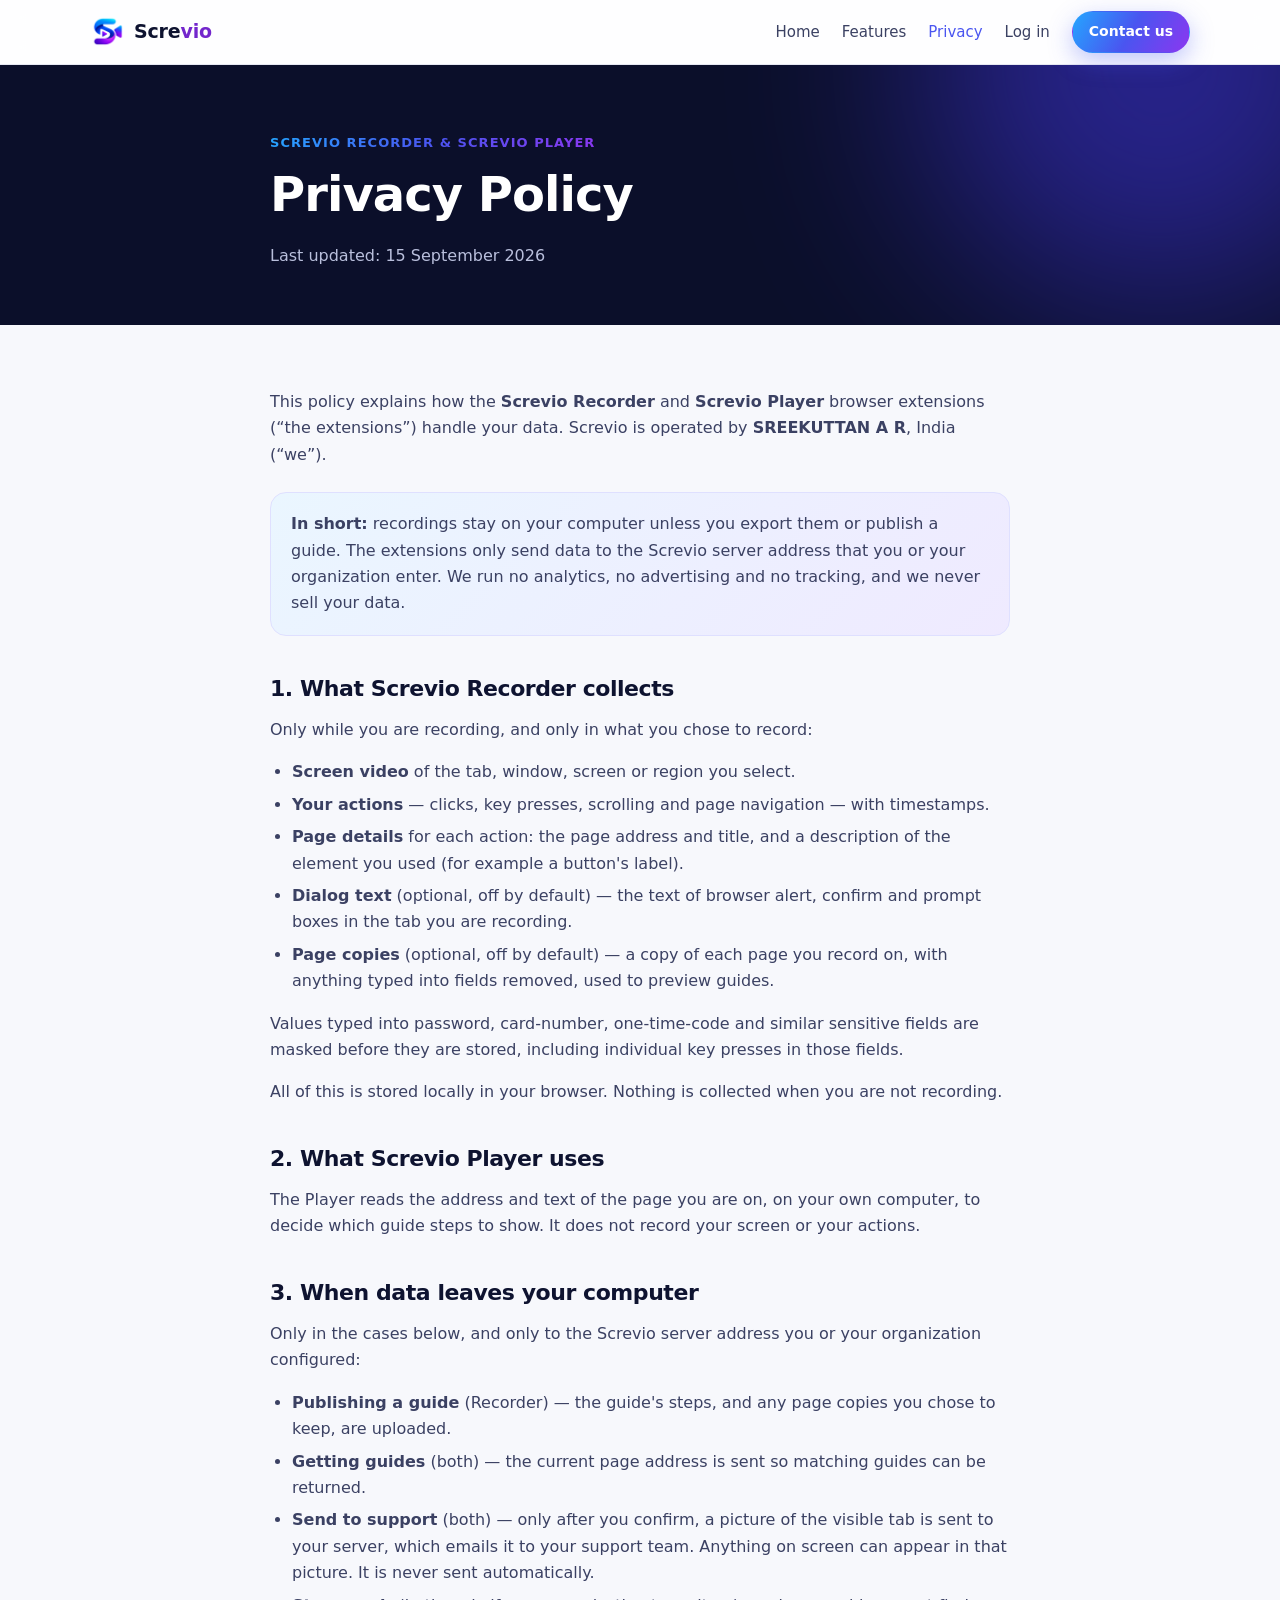
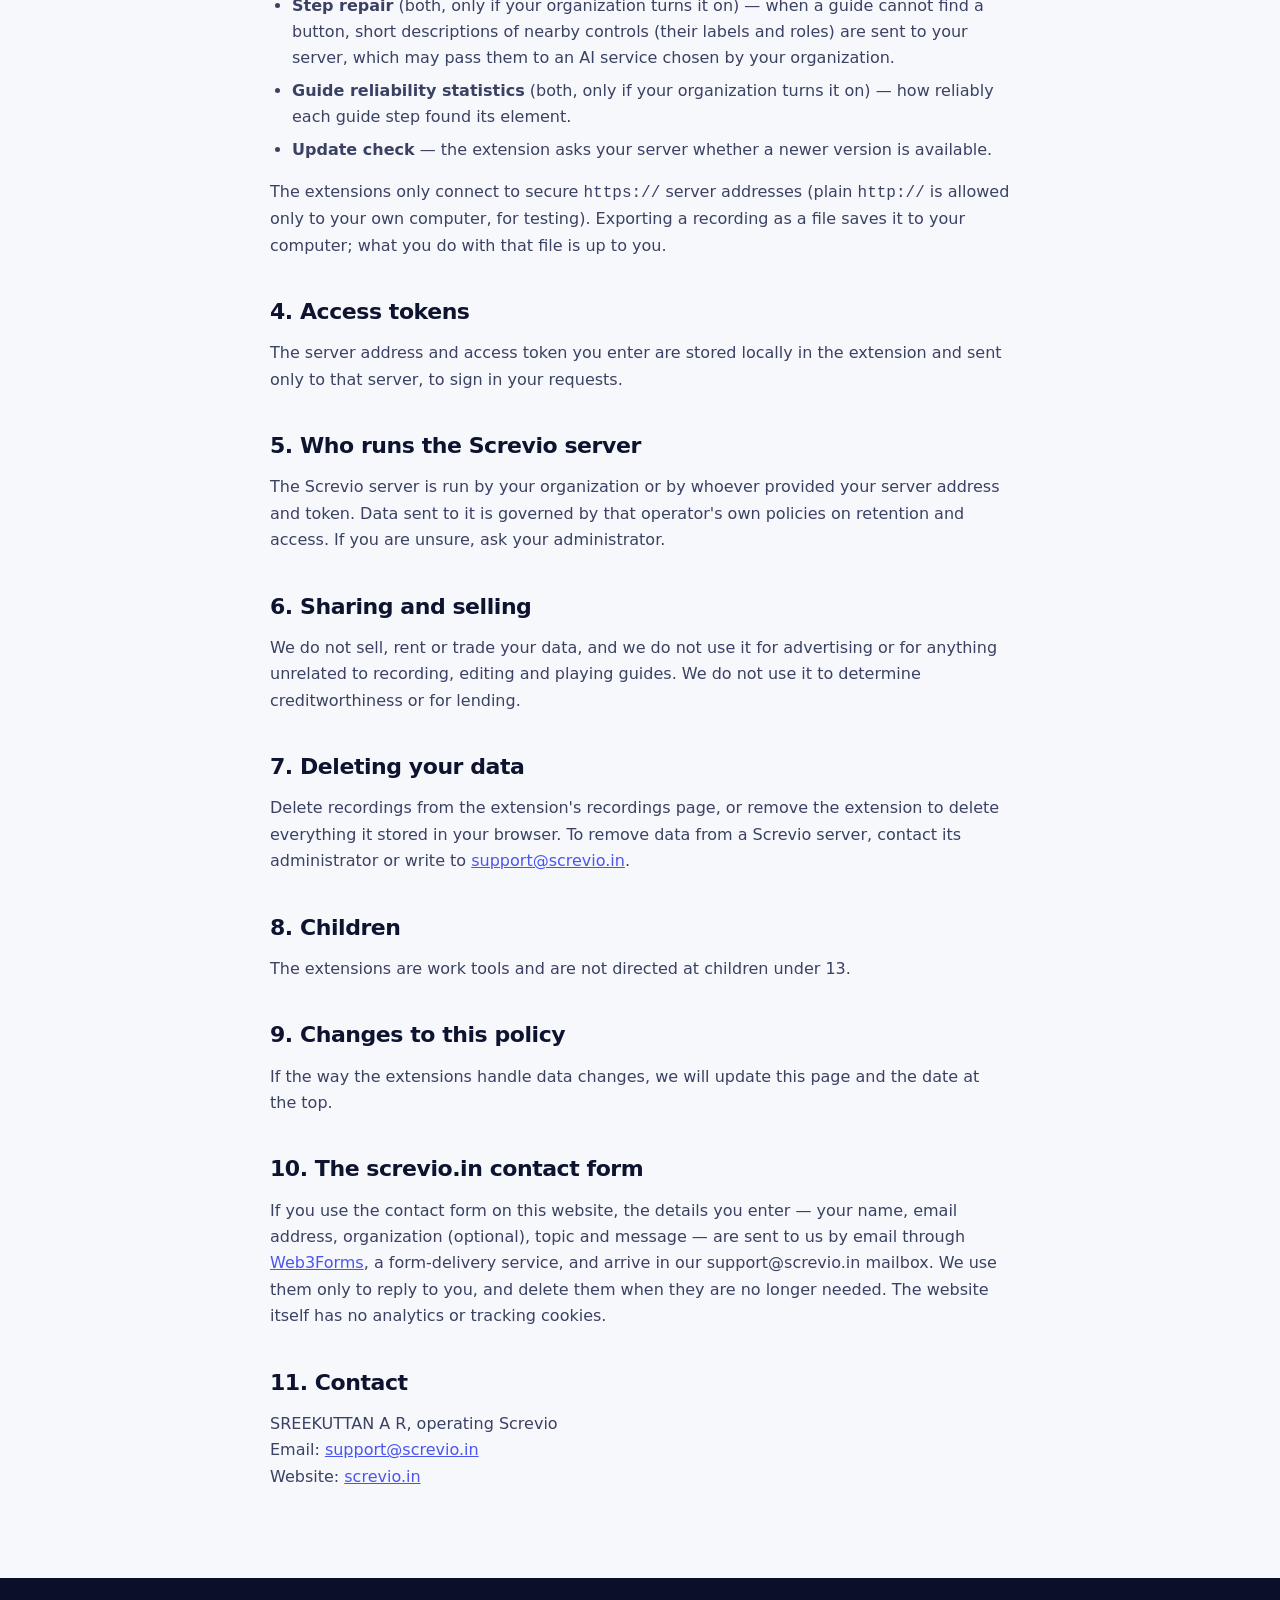
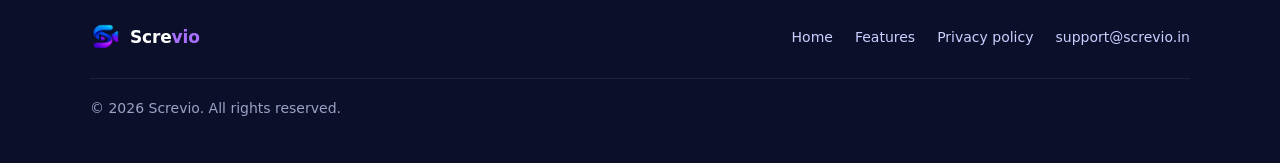
==== commit bf73c9e3: "Log in link in the header, opening Screvio Studio Privacy moves out of the phone header to make room" ====
--- a/privacy.html
+++ b/privacy.html
@@ -19,7 +19,8 @@
       <nav>
         <a class="hide-sm" href="/">Home</a>
         <a class="hide-sm" href="/#features">Features</a>
-        <a href="privacy.html" aria-current="page">Privacy</a>
+        <a class="hide-sm" href="privacy.html" aria-current="page">Privacy</a>
+        <a href="https://studio.screvio.in">Log in</a>
         <a class="btn btn-primary" href="/#contact">Contact us</a>
       </nav>
     </div>
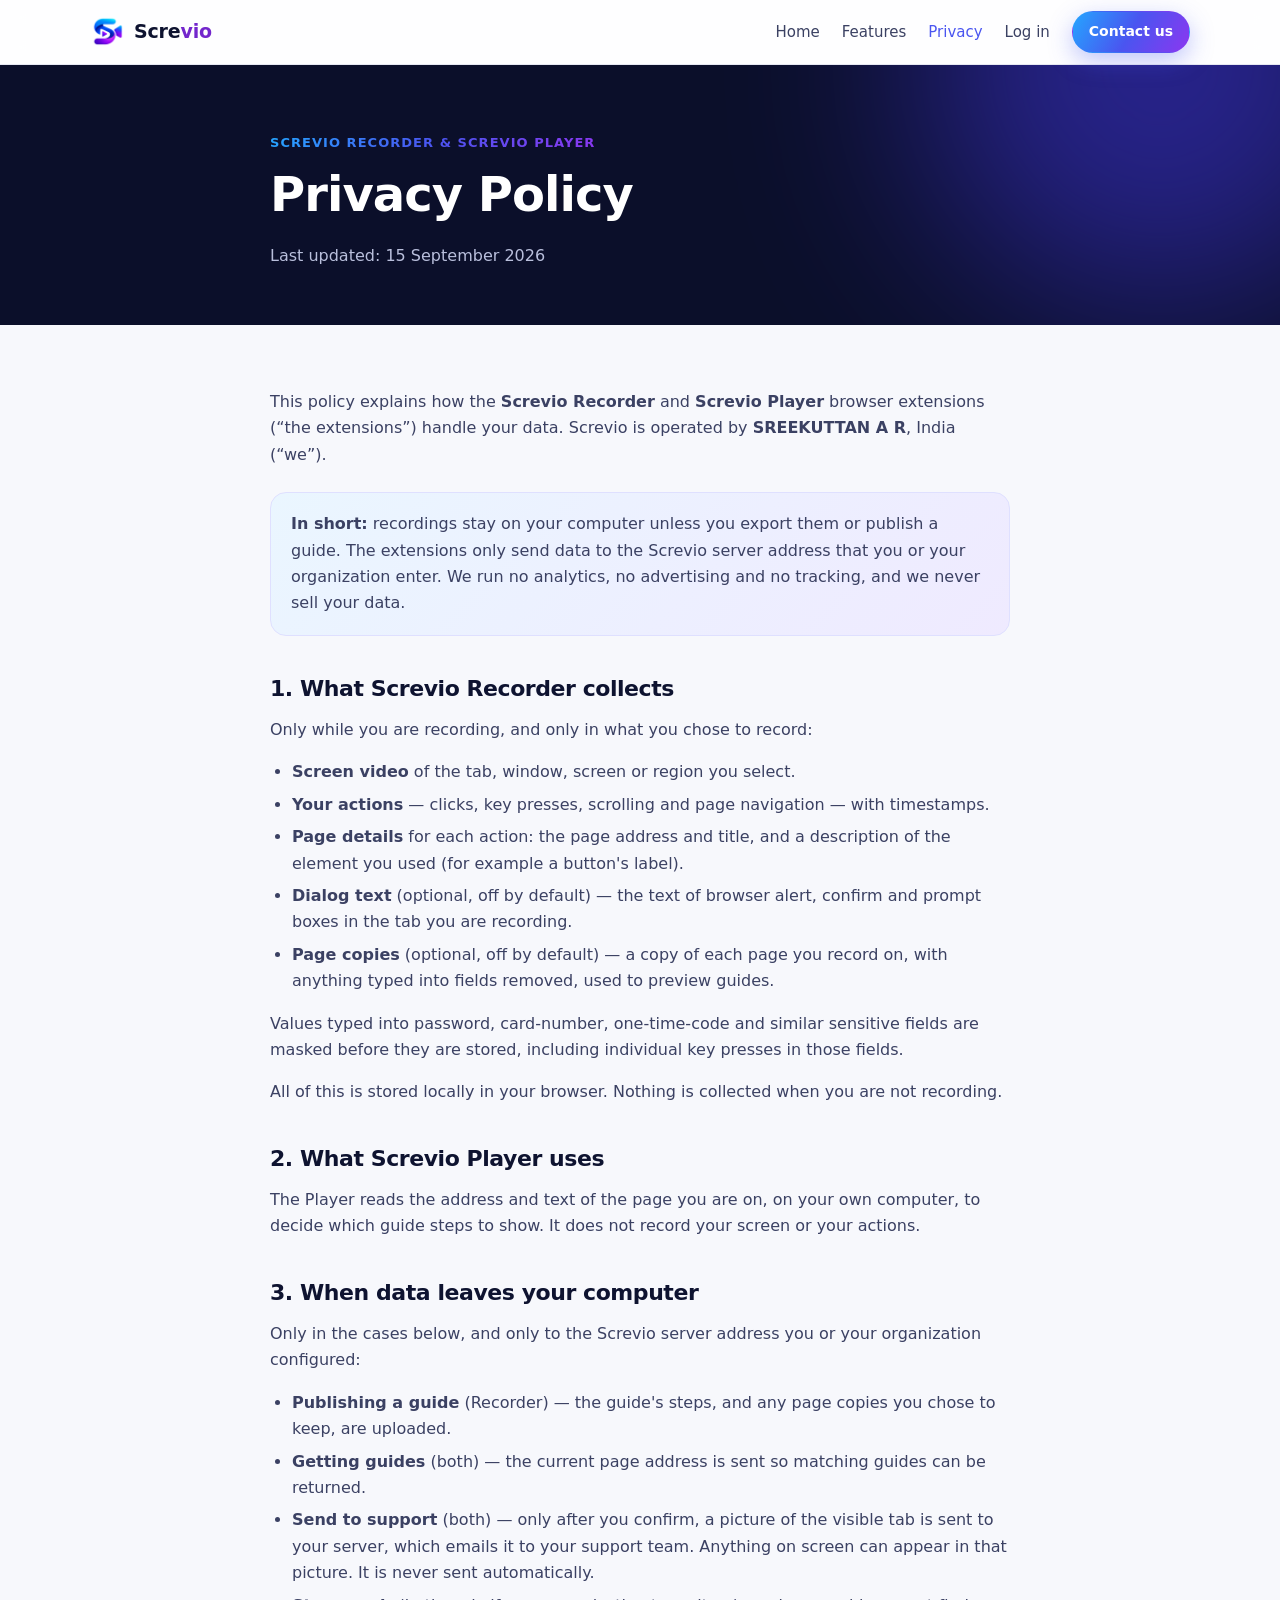
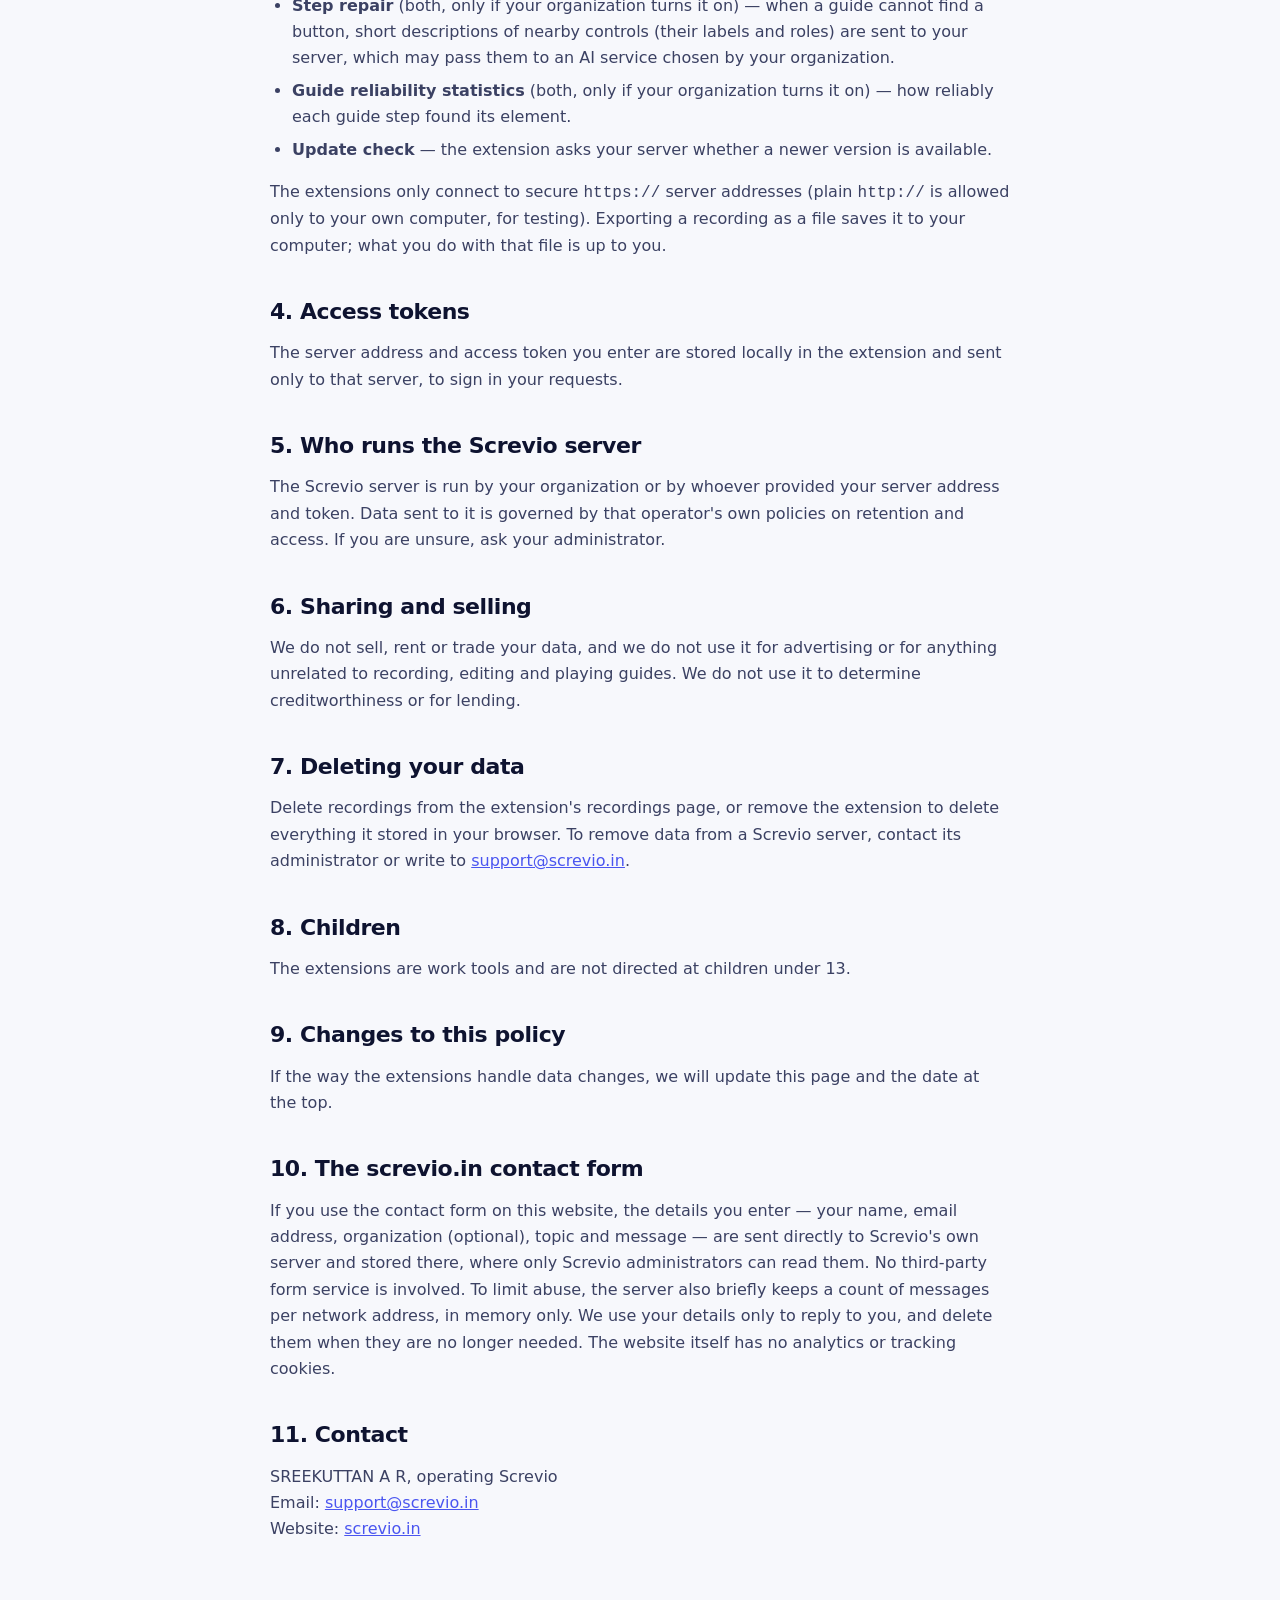
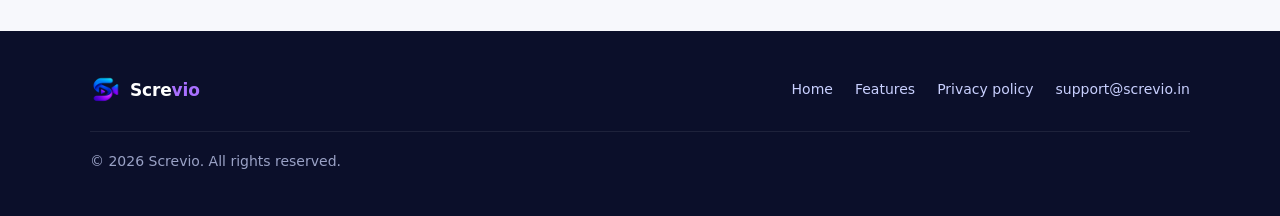
==== commit d837ddc3: "Contact form posts to Screvio's own server; privacy policy says so Replaces the unconfigured Web3For" ====
--- a/privacy.html
+++ b/privacy.html
@@ -120,10 +120,11 @@
     <h2 id="contact-form">10. The screvio.in contact form</h2>
     <p>
       If you use the contact form on this website, the details you enter — your name, email address,
-      organization (optional), topic and message — are sent to us by email through
-      <a href="https://web3forms.com">Web3Forms</a>, a form-delivery service, and arrive in our
-      support@screvio.in mailbox. We use them only to reply to you, and delete them when they are no longer
-      needed. The website itself has no analytics or tracking cookies.
+      organization (optional), topic and message — are sent directly to Screvio's own server and stored
+      there, where only Screvio administrators can read them. No third-party form service is involved. To
+      limit abuse, the server also briefly keeps a count of messages per network address, in memory only.
+      We use your details only to reply to you, and delete them when they are no longer needed. The website
+      itself has no analytics or tracking cookies.
     </p>
 
     <h2>11. Contact</h2>
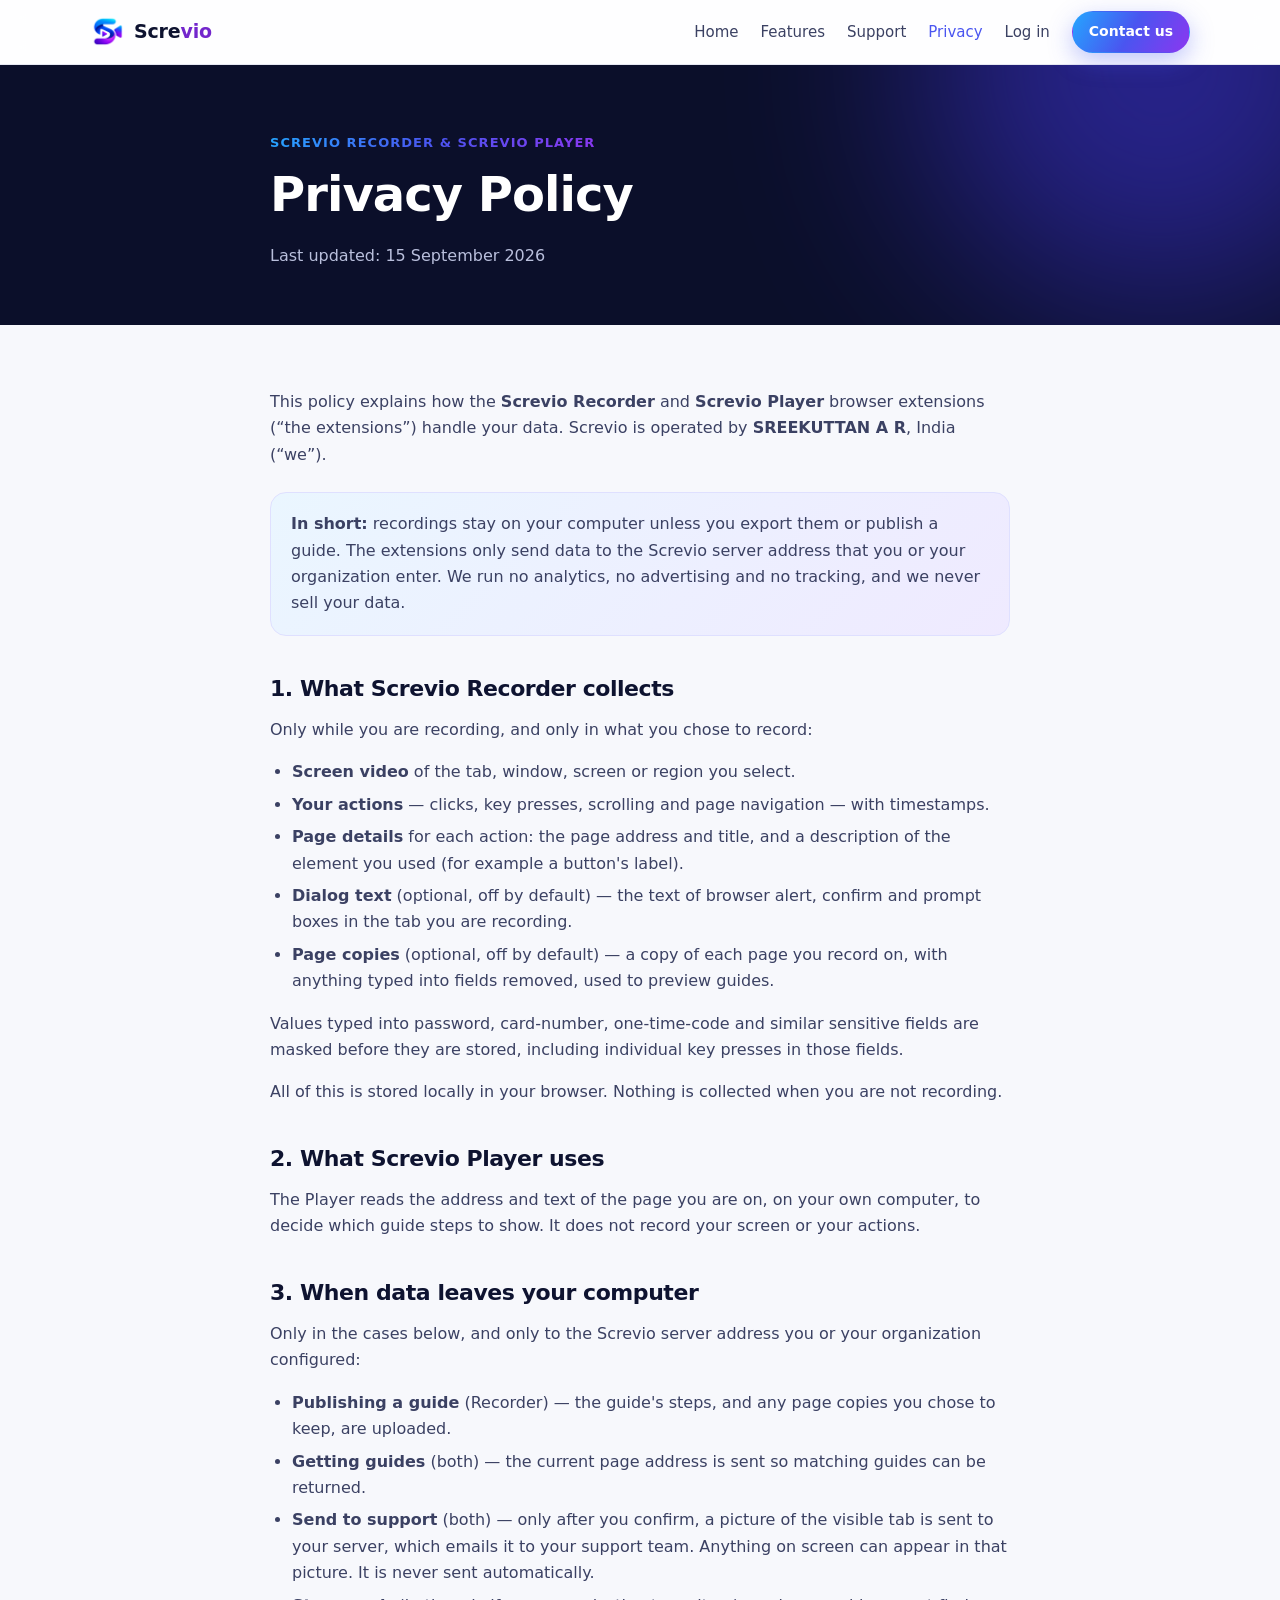
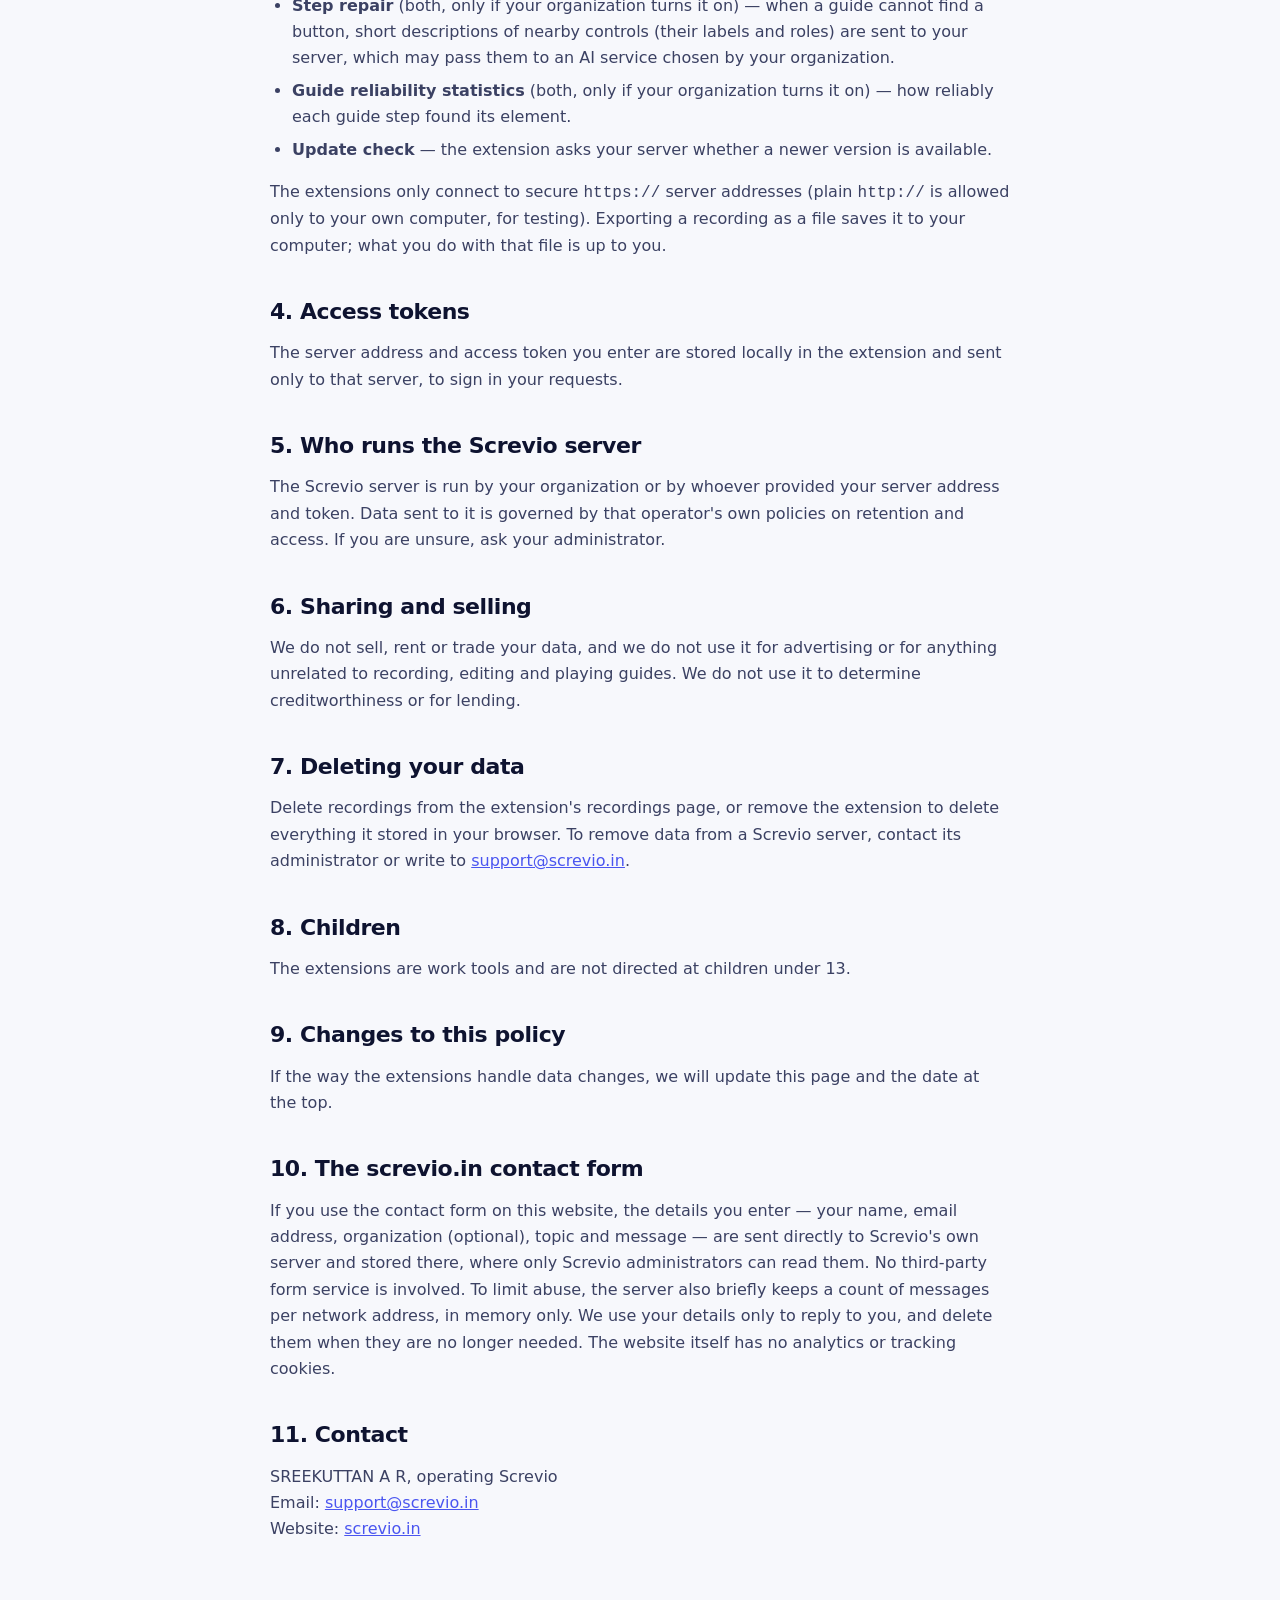
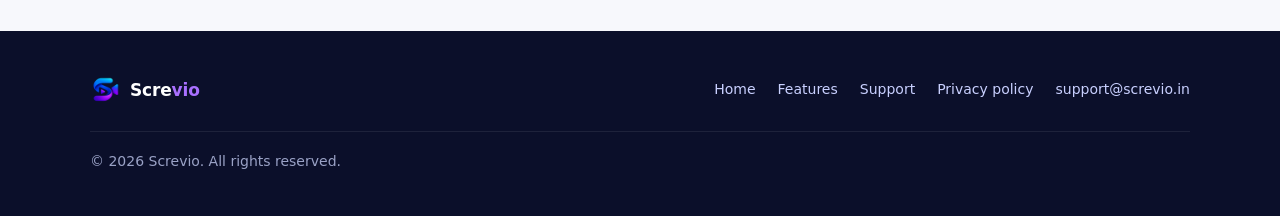
==== commit f18fde7e: "A support page, and Support in the nav The Chrome Web Store will not publish an item without a suppo" ====
--- a/privacy.html
+++ b/privacy.html
@@ -19,6 +19,7 @@
       <nav>
         <a class="hide-sm" href="/">Home</a>
         <a class="hide-sm" href="/#features">Features</a>
+        <a class="hide-sm" href="support.html">Support</a>
         <a class="hide-sm" href="privacy.html" aria-current="page">Privacy</a>
         <a href="https://studio.screvio.in">Log in</a>
         <a class="btn btn-primary" href="/#contact">Contact us</a>
@@ -144,6 +145,7 @@
       <div class="links">
         <a href="/">Home</a>
         <a href="/#features">Features</a>
+        <a href="support.html">Support</a>
         <a href="privacy.html">Privacy policy</a>
         <a href="mailto:support@screvio.in">support@screvio.in</a>
       </div>
